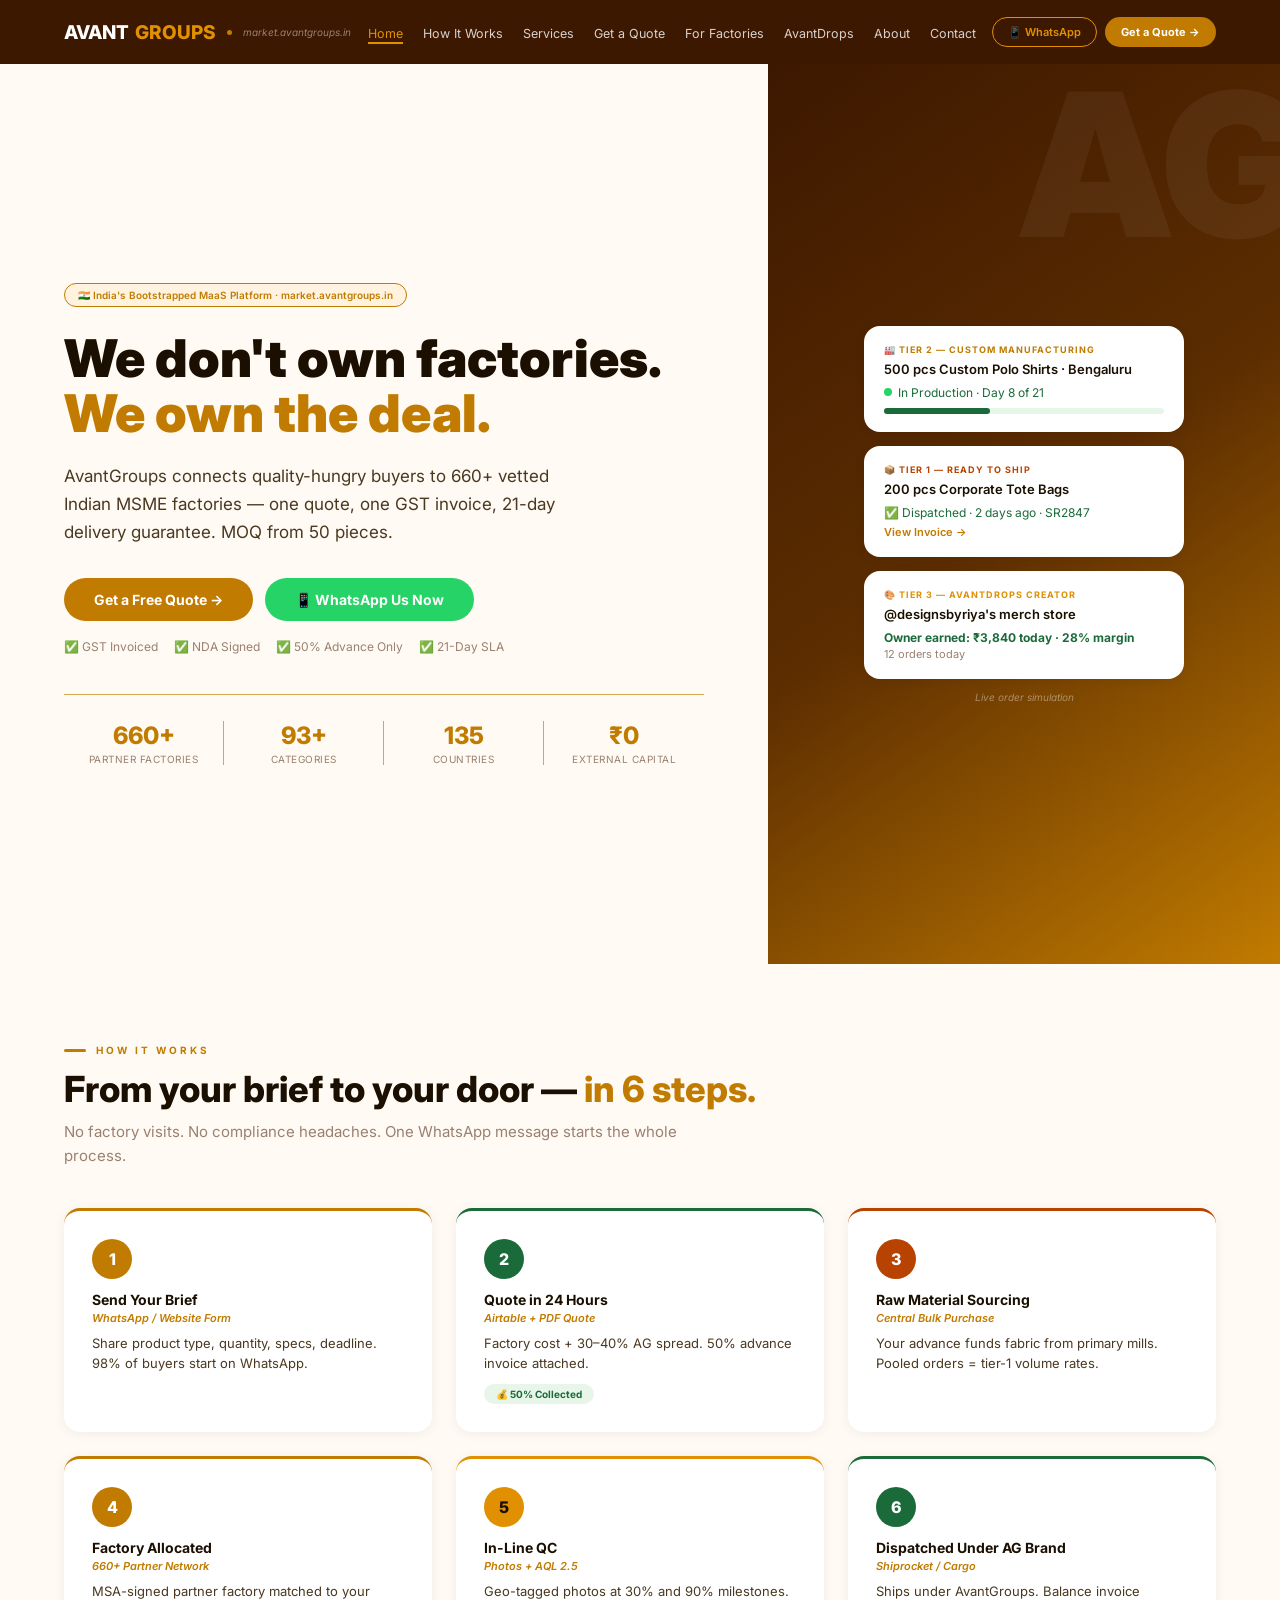
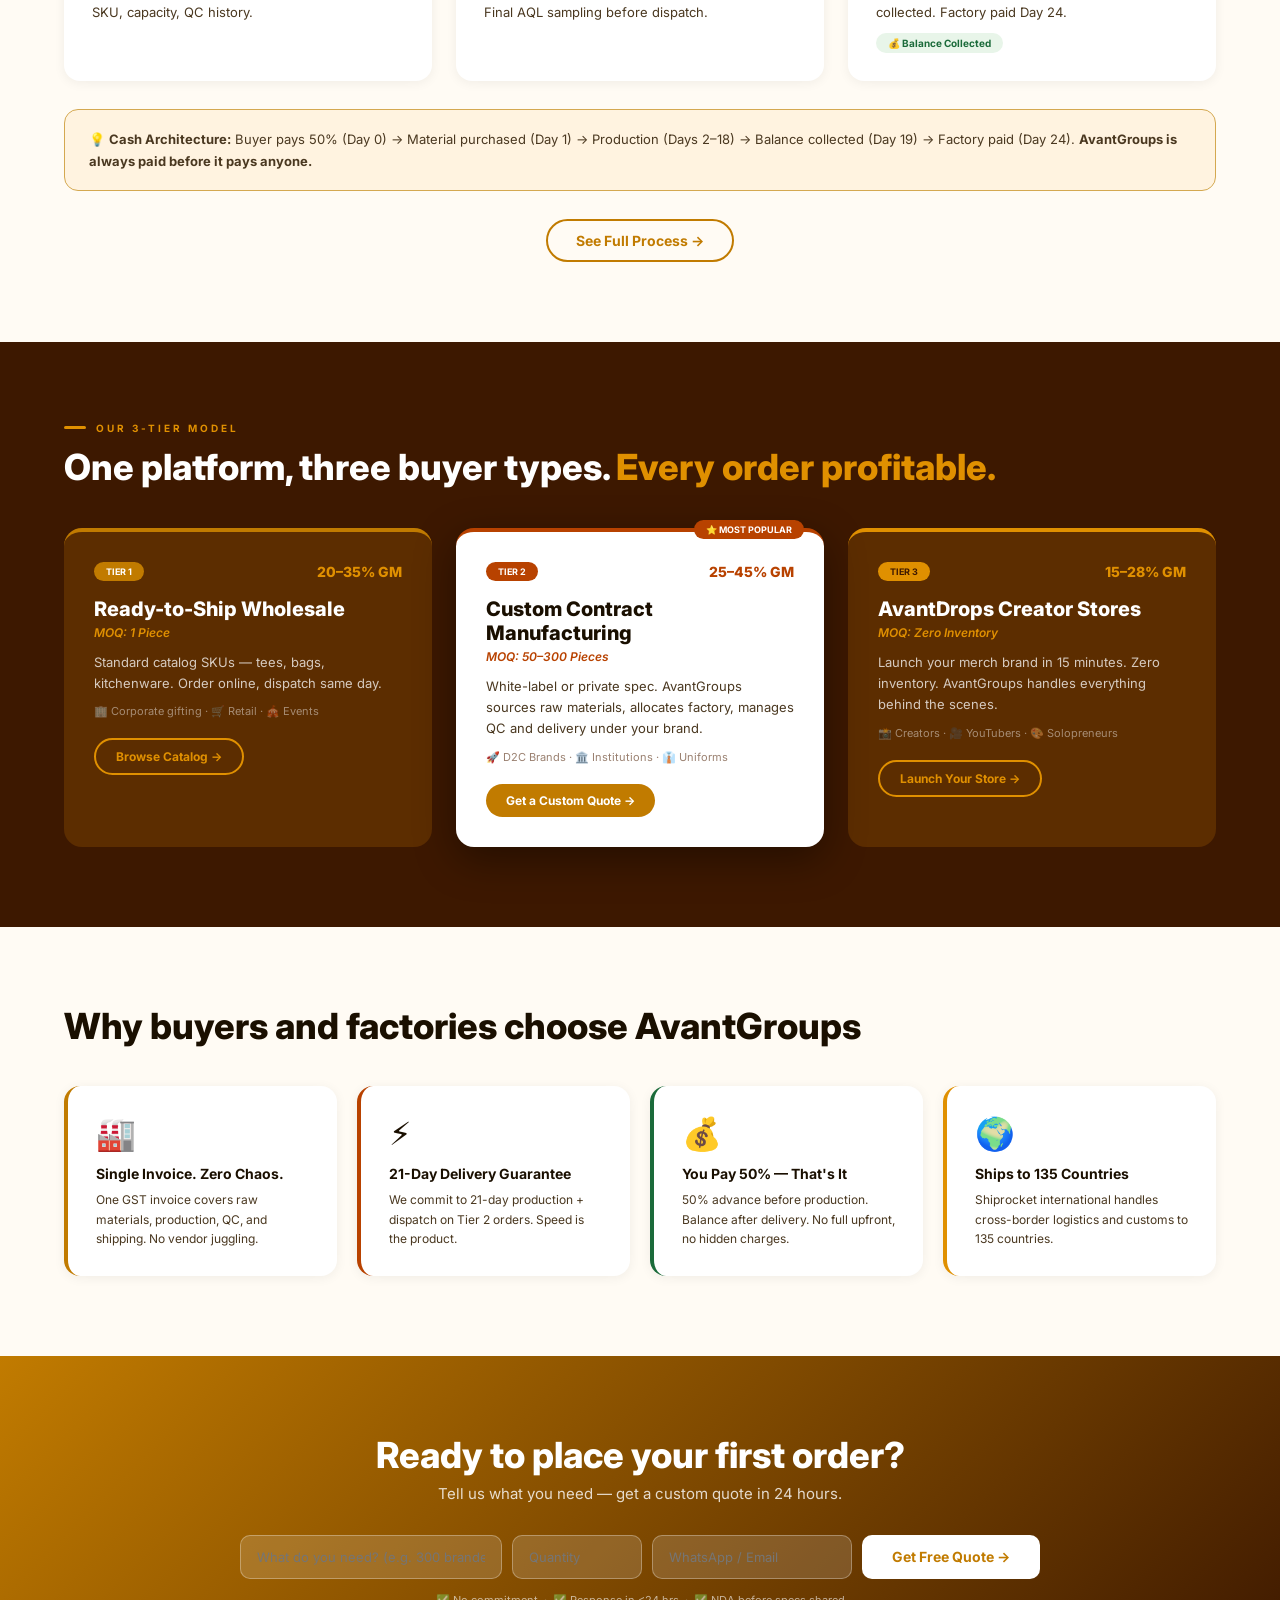
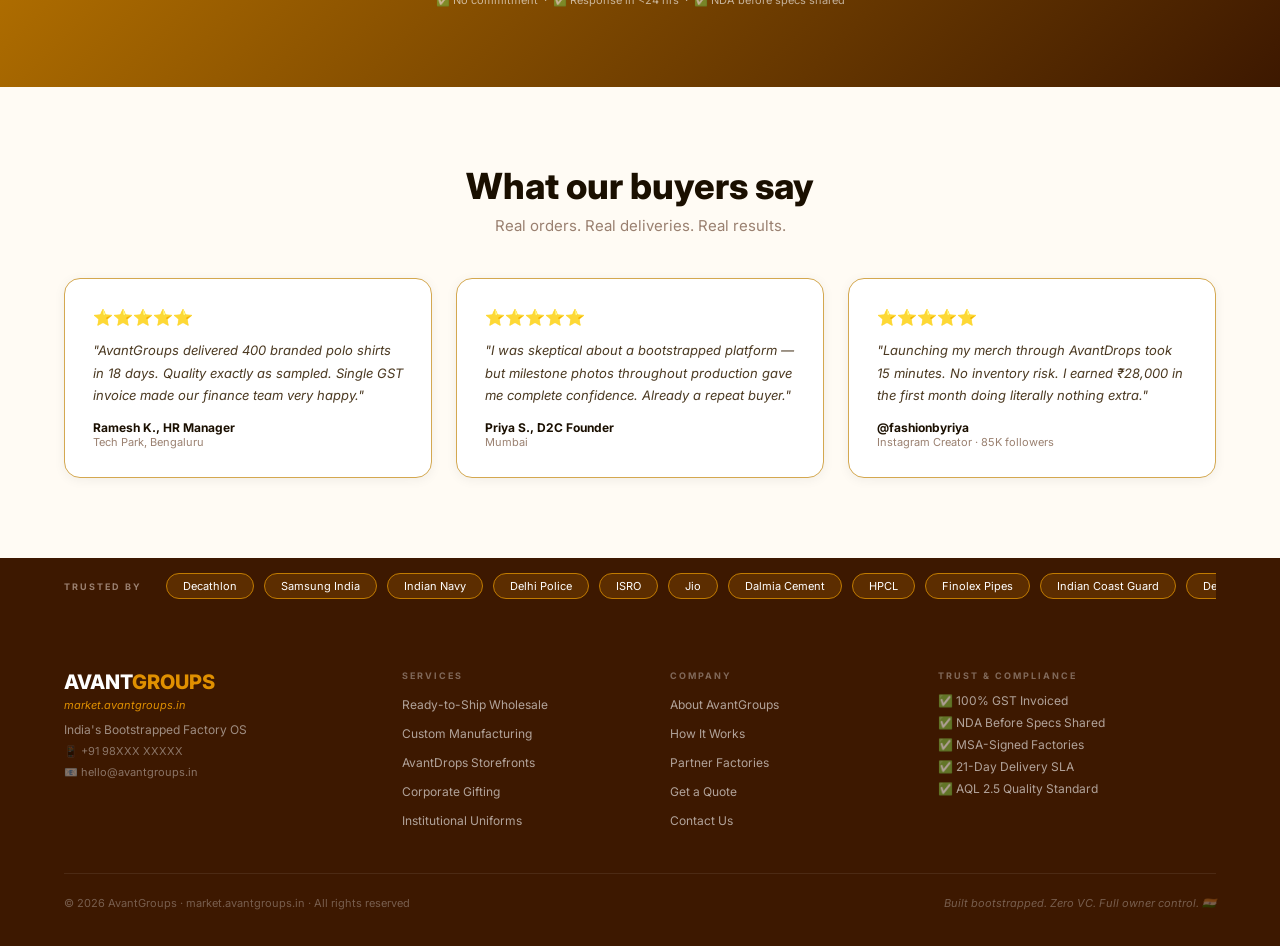
==== index.html @ 4b9afb07 "Add files via upload" ====
<!DOCTYPE html>
<html lang="en">
<head>
<meta charset="UTF-8"><meta name="viewport" content="width=device-width,initial-scale=1.0">
<title>Home — AvantGroups</title>
<link rel="preconnect" href="https://fonts.googleapis.com">
<link href="https://fonts.googleapis.com/css2?family=Inter:wght@400;500;600;700;800;900&display=swap" rel="stylesheet">
<style>
*{margin:0;padding:0;box-sizing:border-box;}
html{scroll-behavior:smooth;}
body{font-family:'Inter',system-ui,sans-serif;background:#FFFBF4;color:#1A0F00;}
:root{
  --am:#C17B00;--dk:#3D1800;--go:#E09000;--cr:#FFF3E0;
  --cv:#FFFBF4;--td:#1A0F00;--tb:#4A3820;--tm:#9A8070;
  --ac:#B84200;--gr:#1B6B3A;--wh:#fff;--ru:#D4A850;--md:#5C2D00;
}
/* ── NAV ── */
nav{position:sticky;top:0;z-index:999;background:var(--dk);
    height:64px;display:flex;align-items:center;justify-content:space-between;
    padding:0 5%;transition:box-shadow .3s;}
nav.sc{box-shadow:0 4px 24px rgba(0,0,0,.55);}
.nl{display:flex;align-items:center;gap:6px;text-decoration:none;}
.nl .av{font-size:19px;font-weight:800;color:#fff;}
.nl .gr2{font-size:19px;font-weight:800;color:var(--go);}
.nl .dot{width:5px;height:5px;background:var(--am);border-radius:50%;margin:0 5px;}
.nl .ur{font-size:10px;color:var(--tm);font-style:italic;}
.nli{display:flex;gap:20px;list-style:none;}
.nli a{color:rgba(255,255,255,.8);font-size:12.5px;text-decoration:none;transition:.2s;}
.nli a:hover,.nli a.act{color:var(--go);}
.nli a.act{border-bottom:2px solid var(--go);padding-bottom:1px;}
.na{display:flex;gap:8px;}
.bwa{border:1px solid var(--go);color:var(--go);background:transparent;border-radius:50px;
     padding:7px 15px;font-size:11px;font-weight:600;cursor:pointer;transition:.3s;font-family:inherit;}
.bwa:hover{background:var(--go);color:var(--dk);}
.bq{background:var(--am);color:#fff;border:none;border-radius:50px;
    padding:8px 16px;font-size:11px;font-weight:700;cursor:pointer;transition:.3s;font-family:inherit;}
.bq:hover{background:var(--go);}
.hm{display:none;font-size:22px;color:var(--go);cursor:pointer;background:none;border:none;}
.mm{display:none;position:fixed;top:64px;left:0;right:0;background:var(--dk);
    padding:20px 5%;flex-direction:column;gap:12px;z-index:998;
    border-top:1px solid rgba(255,255,255,.1);}
.mm a{color:rgba(255,255,255,.85);text-decoration:none;font-size:14px;
      padding:8px 0;border-bottom:1px solid rgba(255,255,255,.07);}
.mm.op{display:flex;}
/* ── SHARED LAYOUT ── */
.sec{padding:80px 5%;}
.ey{display:flex;align-items:center;gap:10px;margin-bottom:14px;}
.el{width:22px;height:3px;background:var(--am);border-radius:2px;}
.et{font-size:10px;font-weight:700;color:var(--am);letter-spacing:3px;text-transform:uppercase;}
.h2{font-size:36px;font-weight:800;line-height:1.1;}
.sub{font-size:15px;color:var(--tm);margin-top:10px;max-width:640px;line-height:1.6;}
/* ── CARDS ── */
.card{background:#fff;border-radius:16px;padding:28px;
      box-shadow:0 2px 12px rgba(0,0,0,.06);transition:transform .3s,box-shadow .3s;}
.card:hover{transform:translateY(-4px);box-shadow:0 8px 28px rgba(0,0,0,.11);}
/* ── BTNS ── */
.btn-am{background:var(--am);color:#fff;border:none;border-radius:50px;
        padding:13px 30px;font-size:14px;font-weight:700;cursor:pointer;transition:.3s;font-family:inherit;}
.btn-am:hover{background:var(--go);transform:translateY(-2px);}
.btn-wa2{background:#25D366;color:#fff;border:none;border-radius:50px;
         padding:13px 30px;font-size:14px;font-weight:700;cursor:pointer;transition:.3s;font-family:inherit;}
.btn-wa2:hover{opacity:.9;}
.btn-out{border:2px solid var(--am);color:var(--am);background:transparent;border-radius:50px;
         padding:11px 28px;font-size:14px;font-weight:700;cursor:pointer;transition:.3s;font-family:inherit;}
.btn-out:hover{background:var(--am);color:#fff;}
/* ── TRUST BAR ── */
.tbar{background:var(--dk);padding:15px 5%;display:flex;align-items:center;gap:24px;overflow:hidden;}
.tlbl{font-size:9px;font-weight:700;letter-spacing:2px;color:var(--tm);flex-shrink:0;white-space:nowrap;}
.mwrap{overflow:hidden;flex:1;}
.minn{display:flex;gap:10px;animation:mq 22s linear infinite;width:max-content;}
.mwrap:hover .minn{animation-play-state:paused;}
@keyframes mq{from{transform:translateX(0)}to{transform:translateX(-50%)}}
.cpill{background:var(--md);border:1px solid var(--am);color:#fff;
       border-radius:50px;padding:5px 16px;font-size:11px;white-space:nowrap;}
/* ── FOOTER ── */
footer{background:var(--dk);padding:56px 5% 36px;}
.fg{display:grid;grid-template-columns:1.3fr 1fr 1fr 1.2fr;gap:36px;}
.fb2{font-size:20px;font-weight:800;}
.fb2 .av{color:#fff;}.fb2 .gr2{color:var(--go);}
.furl{color:var(--go);font-style:italic;font-size:11px;margin-top:4px;}
.ftag{color:rgba(255,255,255,.5);font-size:12px;margin-top:10px;}
.fc2{color:rgba(255,255,255,.4);font-size:11px;margin-top:7px;}
.fh{font-size:9px;font-weight:700;letter-spacing:2px;color:rgba(255,255,255,.35);
    text-transform:uppercase;margin-bottom:12px;}
.flinks{list-style:none;display:flex;flex-direction:column;gap:9px;}
.flinks a{color:rgba(255,255,255,.6);font-size:12px;text-decoration:none;transition:.2s;}
.flinks a:hover{color:var(--go);}
.fti{color:rgba(255,255,255,.6);font-size:12px;margin-bottom:7px;}
.fbot{border-top:1px solid rgba(255,255,255,.08);margin-top:44px;padding-top:22px;
      display:flex;justify-content:space-between;flex-wrap:wrap;gap:6px;}
.fcop{color:rgba(255,255,255,.3);font-size:11px;}
/* ── PAGE HERO BANDS ── */
.hero-band{background:linear-gradient(135deg,var(--dk),var(--md));
           padding:80px 5%;color:#fff;position:relative;overflow:hidden;}
.hero-band::after{content:'AG';position:absolute;font-size:280px;font-weight:900;
                  color:rgba(255,255,255,.04);right:-40px;top:-30px;pointer-events:none;
                  line-height:1;user-select:none;}
/* ── GRID HELPERS ── */
.g2{display:grid;grid-template-columns:1fr 1fr;gap:24px;}
.g3{display:grid;grid-template-columns:repeat(3,1fr);gap:24px;}
.g4{display:grid;grid-template-columns:repeat(4,1fr);gap:20px;}
.g6{display:grid;grid-template-columns:repeat(3,1fr);gap:24px;}
/* ── TAG ── */
.tag-g{display:inline-block;background:#E8F5E9;color:var(--gr);border-radius:50px;
       padding:4px 12px;font-size:10px;font-weight:700;margin-top:10px;}
.tag-am{display:inline-block;background:var(--cr);color:var(--am);border-radius:50px;
        padding:4px 12px;font-size:10px;font-weight:700;}
.badge{display:inline-flex;align-items:center;border:1px solid var(--am);color:var(--am);
       background:var(--cr);border-radius:50px;padding:5px 13px;font-size:10px;
       font-weight:600;margin-bottom:24px;width:fit-content;}
/* ── STEP CIRCLES ── */
.snum{width:40px;height:40px;border-radius:50%;display:flex;align-items:center;
      justify-content:center;font-size:16px;font-weight:800;color:#fff;flex-shrink:0;}
/* ── SCROLL REVEAL ── */
.rev{opacity:0;transform:translateY(22px);transition:all .5s ease;}
.rev.in{opacity:1;transform:translateY(0);}
/* ── FORM ── */
.form-group{display:flex;flex-direction:column;gap:6px;margin-bottom:18px;}
.form-group label{font-size:12px;font-weight:700;color:var(--tb);letter-spacing:.3px;}
.form-group input,.form-group select,.form-group textarea{
  background:#fff;border:1.5px solid #E0D0C0;border-radius:10px;
  padding:12px 16px;font-size:14px;font-family:inherit;color:var(--td);
  outline:none;transition:.3s;width:100%;}
.form-group input:focus,.form-group select:focus,.form-group textarea:focus{
  border-color:var(--am);box-shadow:0 0 0 3px rgba(193,123,0,.12);}
/* ── RESPONSIVE ── */
@media(max-width:900px){
  .g4{grid-template-columns:1fr 1fr;}
  .g3{grid-template-columns:1fr 1fr;}
}
@media(max-width:640px){
  nav{padding:0 4%;}.nli,.na{display:none;}.hm{display:block;}
  .sec{padding:52px 4%;}.h2{font-size:26px;}
  .g2,.g3,.g4,.g6{grid-template-columns:1fr;}
  footer{padding:40px 4% 28px;}.fg{grid-template-columns:1fr 1fr;gap:24px;}
  .tbar{padding:13px 4%;}
  .hero-band{padding:60px 4%;}
}
</style>
</head>
<body>
<nav>
  <a class="nl" href="index.html">
    <span class="av">AVANT</span><span class="gr2">GROUPS</span>
    <span class="dot"></span><span class="ur">market.avantgroups.in</span>
  </a>
  <ul class="nli"><li><a href="index.html" class="act">Home</a></li><li><a href="how-it-works.html">How It Works</a></li><li><a href="services.html">Services</a></li><li><a href="get-quote.html">Get a Quote</a></li><li><a href="factories.html">For Factories</a></li><li><a href="avantdrops.html">AvantDrops</a></li><li><a href="about.html">About</a></li><li><a href="contact.html">Contact</a></li></ul>
  <div class="na">
    <button class="bwa" onclick="window.open('https://wa.me/919800000000','_blank')">📱 WhatsApp</button>
    <button class="bq" onclick="location.href='get-quote.html'">Get a Quote →</button>
  </div>
  <button class="hm" onclick="tm()">☰</button>
</nav>
<div class="mm" id="mob">
  <a href="index.html">Home</a><a href="how-it-works.html">How It Works</a>
  <a href="services.html">Services</a><a href="get-quote.html">Get a Quote</a>
  <a href="factories.html">For Factories</a><a href="avantdrops.html">AvantDrops</a>
  <a href="about.html">About</a><a href="contact.html">Contact</a>
</div>

<!-- HERO SPLIT -->
<div style="display:flex;min-height:100vh;">
  <div style="flex:0 0 60%;background:var(--cv);padding:80px 5% 60px;display:flex;flex-direction:column;justify-content:center;">
    <div class="badge">🇮🇳 India's Bootstrapped MaaS Platform · market.avantgroups.in</div>
    <h1 style="font-size:52px;font-weight:900;line-height:1.07;">
      <span style="color:var(--td);">We don't own factories.</span><br>
      <span style="color:var(--am);">We own the deal.</span>
    </h1>
    <p style="font-size:17px;color:var(--tb);max-width:500px;line-height:1.65;margin-top:20px;">
      AvantGroups connects quality-hungry buyers to 660+ vetted Indian MSME factories — one quote, one GST invoice, 21-day delivery guarantee. MOQ from 50 pieces.
    </p>
    <div style="display:flex;gap:12px;flex-wrap:wrap;margin-top:32px;">
      <button class="btn-am" onclick="location.href='get-quote.html'">Get a Free Quote →</button>
      <button class="btn-wa2" onclick="window.open('https://wa.me/919800000000','_blank')">📱 WhatsApp Us Now</button>
    </div>
    <div style="display:flex;flex-wrap:wrap;gap:16px;margin-top:18px;font-size:12px;color:var(--tm);">
      <span>✅ GST Invoiced</span><span>✅ NDA Signed</span>
      <span>✅ 50% Advance Only</span><span>✅ 21-Day SLA</span>
    </div>
    <div style="display:grid;grid-template-columns:repeat(4,1fr);margin-top:40px;border-top:1px solid var(--ru);padding-top:26px;">
      <div style="text-align:center;padding:0 10px;border-right:1px solid var(--ru);">
        <div style="font-size:24px;font-weight:800;color:var(--am);">660+</div>
        <div style="font-size:10px;color:var(--tm);text-transform:uppercase;letter-spacing:.5px;margin-top:3px;">Partner Factories</div>
      </div>
      <div style="text-align:center;padding:0 10px;border-right:1px solid var(--ru);">
        <div style="font-size:24px;font-weight:800;color:var(--am);">93+</div>
        <div style="font-size:10px;color:var(--tm);text-transform:uppercase;letter-spacing:.5px;margin-top:3px;">Categories</div>
      </div>
      <div style="text-align:center;padding:0 10px;border-right:1px solid var(--ru);">
        <div style="font-size:24px;font-weight:800;color:var(--am);">135</div>
        <div style="font-size:10px;color:var(--tm);text-transform:uppercase;letter-spacing:.5px;margin-top:3px;">Countries</div>
      </div>
      <div style="text-align:center;padding:0 10px;">
        <div style="font-size:24px;font-weight:800;color:var(--am);">₹0</div>
        <div style="font-size:10px;color:var(--tm);text-transform:uppercase;letter-spacing:.5px;margin-top:3px;">External Capital</div>
      </div>
    </div>
  </div>
  <div style="flex:0 0 40%;background:linear-gradient(145deg,#3D1800,#5C2D00 50%,#C17B00);padding:60px 3%;display:flex;flex-direction:column;justify-content:center;align-items:center;position:relative;overflow:hidden;">
    <div style="position:absolute;font-size:200px;font-weight:900;color:rgba(255,255,255,.05);top:0;right:-30px;pointer-events:none;user-select:none;line-height:1;">AG</div>
    <div style="display:flex;flex-direction:column;gap:14px;width:100%;max-width:320px;position:relative;z-index:1;">
      <div class="card" style="padding:18px 20px;">
        <div style="font-size:9px;font-weight:700;color:#C17B00;text-transform:uppercase;letter-spacing:1px;">🏭 TIER 2 — Custom Manufacturing</div>
        <div style="font-size:13px;font-weight:600;color:var(--td);margin-top:6px;">500 pcs Custom Polo Shirts · Bengaluru</div>
        <div style="display:flex;align-items:center;gap:6px;margin-top:8px;">
          <div style="width:8px;height:8px;background:#25D366;border-radius:50%;animation:pulse 2s infinite;flex-shrink:0;"></div>
          <span style="font-size:12px;color:var(--gr);">In Production · Day 8 of 21</span>
        </div>
        <div style="background:#E8F5E9;height:6px;border-radius:3px;margin-top:8px;">
          <div id="prog" style="background:var(--gr);height:100%;border-radius:3px;width:38%;transition:width 1s;"></div>
        </div>
      </div>
      <div class="card" style="padding:18px 20px;">
        <div style="font-size:9px;font-weight:700;color:#B84200;text-transform:uppercase;letter-spacing:1px;">📦 TIER 1 — Ready to Ship</div>
        <div style="font-size:13px;font-weight:600;color:var(--td);margin-top:6px;">200 pcs Corporate Tote Bags</div>
        <div style="font-size:12px;color:var(--gr);margin-top:8px;">✅ Dispatched · 2 days ago · SR2847</div>
        <div style="font-size:11px;color:var(--am);margin-top:5px;cursor:pointer;font-weight:600;">View Invoice →</div>
      </div>
      <div class="card" style="padding:18px 20px;">
        <div style="font-size:9px;font-weight:700;color:#E09000;text-transform:uppercase;letter-spacing:1px;">🎨 TIER 3 — AvantDrops Creator</div>
        <div style="font-size:13px;font-weight:600;color:var(--td);margin-top:6px;">@designsbyriya's merch store</div>
        <div id="earn" style="font-size:12px;font-weight:700;color:var(--gr);margin-top:8px;">Owner earned: ₹3,840 today · 28% margin</div>
        <div id="ords" style="font-size:11px;color:var(--tm);margin-top:2px;">12 orders today</div>
      </div>
    </div>
    <div style="color:rgba(255,255,255,.4);font-size:10px;font-style:italic;margin-top:12px;">Live order simulation</div>
  </div>
</div>

<!-- 6-STEP PREVIEW -->
<section class="sec" style="background:var(--cv);" id="how">
  <div class="ey"><div class="el"></div><span class="et">How It Works</span></div>
  <h2 class="h2">From your brief to your door — <span style="color:var(--am);">in 6 steps.</span></h2>
  <p class="sub">No factory visits. No compliance headaches. One WhatsApp message starts the whole process.</p>
  <div class="g3" style="margin-top:40px;">
    <div class="card rev" style="border-top:3px solid #C17B00;"><div class="snum" style="background:#C17B00;margin-bottom:12px;">1</div><div style="font-size:14px;font-weight:700;">Send Your Brief</div><div style="font-size:11px;color:var(--am);font-style:italic;font-weight:600;margin-top:3px;">WhatsApp / Website Form</div><div style="font-size:13px;color:var(--tb);margin-top:8px;line-height:1.6;">Share product type, quantity, specs, deadline. 98% of buyers start on WhatsApp.</div></div>
    <div class="card rev" style="border-top:3px solid #1B6B3A;"><div class="snum" style="background:#1B6B3A;margin-bottom:12px;">2</div><div style="font-size:14px;font-weight:700;">Quote in 24 Hours</div><div style="font-size:11px;color:var(--am);font-style:italic;font-weight:600;margin-top:3px;">Airtable + PDF Quote</div><div style="font-size:13px;color:var(--tb);margin-top:8px;line-height:1.6;">Factory cost + 30–40% AG spread. 50% advance invoice attached.</div><span class="tag-g">💰 50% Collected</span></div>
    <div class="card rev" style="border-top:3px solid #B84200;"><div class="snum" style="background:#B84200;margin-bottom:12px;">3</div><div style="font-size:14px;font-weight:700;">Raw Material Sourcing</div><div style="font-size:11px;color:var(--am);font-style:italic;font-weight:600;margin-top:3px;">Central Bulk Purchase</div><div style="font-size:13px;color:var(--tb);margin-top:8px;line-height:1.6;">Your advance funds fabric from primary mills. Pooled orders = tier-1 volume rates.</div></div>
    <div class="card rev" style="border-top:3px solid #C17B00;"><div class="snum" style="background:#C17B00;margin-bottom:12px;">4</div><div style="font-size:14px;font-weight:700;">Factory Allocated</div><div style="font-size:11px;color:var(--am);font-style:italic;font-weight:600;margin-top:3px;">660+ Partner Network</div><div style="font-size:13px;color:var(--tb);margin-top:8px;line-height:1.6;">MSA-signed partner factory matched to your SKU, capacity, QC history.</div></div>
    <div class="card rev" style="border-top:3px solid #E09000;"><div class="snum" style="background:#E09000;color:#1A0F00;margin-bottom:12px;">5</div><div style="font-size:14px;font-weight:700;">In-Line QC</div><div style="font-size:11px;color:var(--am);font-style:italic;font-weight:600;margin-top:3px;">Photos + AQL 2.5</div><div style="font-size:13px;color:var(--tb);margin-top:8px;line-height:1.6;">Geo-tagged photos at 30% and 90% milestones. Final AQL sampling before dispatch.</div></div>
    <div class="card rev" style="border-top:3px solid #1B6B3A;"><div class="snum" style="background:#1B6B3A;margin-bottom:12px;">6</div><div style="font-size:14px;font-weight:700;">Dispatched Under AG Brand</div><div style="font-size:11px;color:var(--am);font-style:italic;font-weight:600;margin-top:3px;">Shiprocket / Cargo</div><div style="font-size:13px;color:var(--tb);margin-top:8px;line-height:1.6;">Ships under AvantGroups. Balance invoice collected. Factory paid Day 24.</div><span class="tag-g">💰 Balance Collected</span></div>
  </div>
  <div style="background:var(--cr);border:1px solid var(--ru);border-radius:14px;padding:18px 24px;margin-top:28px;font-size:13px;color:var(--tb);line-height:1.7;">
    💡 <strong>Cash Architecture:</strong> Buyer pays 50% (Day 0) → Material purchased (Day 1) → Production (Days 2–18) → Balance collected (Day 19) → Factory paid (Day 24). <strong>AvantGroups is always paid before it pays anyone.</strong>
  </div>
  <div style="text-align:center;margin-top:28px;">
    <button class="btn-out" onclick="location.href='how-it-works.html'">See Full Process →</button>
  </div>
</section>

<!-- 3-TIER MODEL -->
<section class="sec" style="background:var(--dk);">
  <div class="ey"><div class="el" style="background:var(--go);"></div><span class="et" style="color:var(--go);">Our 3-Tier Model</span></div>
  <h2 class="h2" style="color:#fff;">One platform, three buyer types. <span style="color:var(--go);">Every order profitable.</span></h2>
  <div class="g3" style="margin-top:40px;">
    <div style="background:var(--md);border-radius:18px;padding:30px;border-top:4px solid var(--am);transition:transform .3s;cursor:pointer;" onmouseover="this.style.transform='translateY(-6px)'" onmouseout="this.style.transform=''">
      <div style="display:flex;justify-content:space-between;align-items:center;">
        <span style="background:var(--am);color:#fff;border-radius:50px;font-size:9px;font-weight:700;padding:4px 12px;">TIER 1</span>
        <span style="font-size:14px;font-weight:800;color:var(--go);">20–35% GM</span>
      </div>
      <div style="font-size:20px;font-weight:800;color:#fff;margin-top:16px;">Ready-to-Ship Wholesale</div>
      <div style="font-size:12px;color:var(--go);font-style:italic;font-weight:600;margin-top:4px;">MOQ: 1 Piece</div>
      <div style="font-size:13px;color:rgba(255,255,255,.75);line-height:1.65;margin-top:12px;">Standard catalog SKUs — tees, bags, kitchenware. Order online, dispatch same day.</div>
      <div style="font-size:11px;color:rgba(255,255,255,.45);margin-top:10px;">🏢 Corporate gifting · 🛒 Retail · 🎪 Events</div>
      <button class="btn-out" style="margin-top:20px;border-color:var(--go);color:var(--go);font-size:12px;padding:9px 20px;" onclick="location.href='services.html'">Browse Catalog →</button>
    </div>
    <div style="background:#fff;border-radius:18px;padding:30px;border-top:4px solid var(--ac);box-shadow:0 12px 40px rgba(0,0,0,.4);position:relative;transition:transform .3s;cursor:pointer;" onmouseover="this.style.transform='translateY(-6px)'" onmouseout="this.style.transform=''">
      <div style="position:absolute;top:-12px;right:20px;background:var(--ac);color:#fff;border-radius:50px;font-size:9px;font-weight:700;padding:4px 12px;">⭐ MOST POPULAR</div>
      <div style="display:flex;justify-content:space-between;align-items:center;">
        <span style="background:var(--ac);color:#fff;border-radius:50px;font-size:9px;font-weight:700;padding:4px 12px;">TIER 2</span>
        <span style="font-size:14px;font-weight:800;color:var(--ac);">25–45% GM</span>
      </div>
      <div style="font-size:20px;font-weight:800;color:var(--td);margin-top:16px;">Custom Contract Manufacturing</div>
      <div style="font-size:12px;color:var(--ac);font-style:italic;font-weight:600;margin-top:4px;">MOQ: 50–300 Pieces</div>
      <div style="font-size:13px;color:var(--tb);line-height:1.65;margin-top:12px;">White-label or private spec. AvantGroups sources raw materials, allocates factory, manages QC and delivery under your brand.</div>
      <div style="font-size:11px;color:var(--tm);margin-top:10px;">🚀 D2C Brands · 🏛️ Institutions · 👔 Uniforms</div>
      <button class="btn-am" style="margin-top:20px;font-size:12px;padding:9px 20px;" onclick="location.href='get-quote.html'">Get a Custom Quote →</button>
    </div>
    <div style="background:var(--md);border-radius:18px;padding:30px;border-top:4px solid var(--go);transition:transform .3s;cursor:pointer;" onmouseover="this.style.transform='translateY(-6px)'" onmouseout="this.style.transform=''">
      <div style="display:flex;justify-content:space-between;align-items:center;">
        <span style="background:var(--go);color:var(--dk);border-radius:50px;font-size:9px;font-weight:700;padding:4px 12px;">TIER 3</span>
        <span style="font-size:14px;font-weight:800;color:var(--go);">15–28% GM</span>
      </div>
      <div style="font-size:20px;font-weight:800;color:#fff;margin-top:16px;">AvantDrops Creator Stores</div>
      <div style="font-size:12px;color:var(--go);font-style:italic;font-weight:600;margin-top:4px;">MOQ: Zero Inventory</div>
      <div style="font-size:13px;color:rgba(255,255,255,.75);line-height:1.65;margin-top:12px;">Launch your merch brand in 15 minutes. Zero inventory. AvantGroups handles everything behind the scenes.</div>
      <div style="font-size:11px;color:rgba(255,255,255,.45);margin-top:10px;">📸 Creators · 🎥 YouTubers · 🎨 Solopreneurs</div>
      <button class="btn-out" style="margin-top:20px;border-color:var(--go);color:var(--go);font-size:12px;padding:9px 20px;" onclick="location.href='avantdrops.html'">Launch Your Store →</button>
    </div>
  </div>
</section>

<!-- WHY -->
<section class="sec" style="background:var(--cv);">
  <h2 class="h2">Why buyers and factories choose AvantGroups</h2>
  <div class="g4" style="margin-top:40px;">
    <div class="card rev" style="border-left:4px solid var(--am);"><div style="font-size:32px;">🏭</div><div style="font-size:14px;font-weight:700;margin-top:12px;">Single Invoice. Zero Chaos.</div><div style="font-size:12px;color:var(--tb);margin-top:8px;line-height:1.6;">One GST invoice covers raw materials, production, QC, and shipping. No vendor juggling.</div></div>
    <div class="card rev" style="border-left:4px solid var(--ac);"><div style="font-size:32px;">⚡</div><div style="font-size:14px;font-weight:700;margin-top:12px;">21-Day Delivery Guarantee</div><div style="font-size:12px;color:var(--tb);margin-top:8px;line-height:1.6;">We commit to 21-day production + dispatch on Tier 2 orders. Speed is the product.</div></div>
    <div class="card rev" style="border-left:4px solid var(--gr);"><div style="font-size:32px;">💰</div><div style="font-size:14px;font-weight:700;margin-top:12px;">You Pay 50% — That's It</div><div style="font-size:12px;color:var(--tb);margin-top:8px;line-height:1.6;">50% advance before production. Balance after delivery. No full upfront, no hidden charges.</div></div>
    <div class="card rev" style="border-left:4px solid var(--go);"><div style="font-size:32px;">🌍</div><div style="font-size:14px;font-weight:700;margin-top:12px;">Ships to 135 Countries</div><div style="font-size:12px;color:var(--tb);margin-top:8px;line-height:1.6;">Shiprocket international handles cross-border logistics and customs to 135 countries.</div></div>
  </div>
</section>

<!-- RFQ STRIP -->
<section class="sec" style="background:linear-gradient(135deg,#C17B00,#3D1800);text-align:center;">
  <h2 class="h2" style="color:#fff;">Ready to place your first order?</h2>
  <p style="color:rgba(255,255,255,.8);font-size:15px;margin-top:8px;">Tell us what you need — get a custom quote in 24 hours.</p>
  <div style="display:flex;gap:10px;flex-wrap:wrap;justify-content:center;max-width:800px;margin:32px auto 0;">
    <input style="flex:1;min-width:200px;background:rgba(255,255,255,.15);border:1px solid rgba(255,255,255,.3);color:#fff;border-radius:10px;padding:13px 16px;font-size:13px;font-family:inherit;outline:none;" placeholder="What do you need? (e.g. 300 branded tees)">
    <input style="width:130px;background:rgba(255,255,255,.15);border:1px solid rgba(255,255,255,.3);color:#fff;border-radius:10px;padding:13px 16px;font-size:13px;font-family:inherit;outline:none;" placeholder="Quantity">
    <input style="width:200px;background:rgba(255,255,255,.15);border:1px solid rgba(255,255,255,.3);color:#fff;border-radius:10px;padding:13px 16px;font-size:13px;font-family:inherit;outline:none;" placeholder="WhatsApp / Email">
    <button class="btn-am" style="background:#fff;color:var(--am);border-radius:10px;" onclick="location.href='get-quote.html'">Get Free Quote →</button>
  </div>
  <div style="color:rgba(255,255,255,.6);font-size:11px;margin-top:14px;">✅ No commitment &nbsp;·&nbsp; ✅ Response in &lt;24 hrs &nbsp;·&nbsp; ✅ NDA before specs shared</div>
</section>

<!-- TESTIMONIALS -->
<section class="sec" style="background:var(--cv);">
  <h2 class="h2" style="text-align:center;">What our buyers say</h2>
  <p class="sub" style="text-align:center;margin:8px auto 0;">Real orders. Real deliveries. Real results.</p>
  <div class="g3" style="margin-top:40px;">
    <div class="card rev" style="border:1px solid var(--ru);">
      <div style="color:var(--go);font-size:16px;">⭐⭐⭐⭐⭐</div>
      <div style="font-size:13px;color:var(--tb);font-style:italic;line-height:1.72;margin-top:12px;">"AvantGroups delivered 400 branded polo shirts in 18 days. Quality exactly as sampled. Single GST invoice made our finance team very happy."</div>
      <div style="font-size:12px;font-weight:700;color:var(--td);margin-top:14px;">Ramesh K., HR Manager</div>
      <div style="font-size:11px;color:var(--tm);">Tech Park, Bengaluru</div>
    </div>
    <div class="card rev" style="border:1px solid var(--ru);">
      <div style="color:var(--go);font-size:16px;">⭐⭐⭐⭐⭐</div>
      <div style="font-size:13px;color:var(--tb);font-style:italic;line-height:1.72;margin-top:12px;">"I was skeptical about a bootstrapped platform — but milestone photos throughout production gave me complete confidence. Already a repeat buyer."</div>
      <div style="font-size:12px;font-weight:700;color:var(--td);margin-top:14px;">Priya S., D2C Founder</div>
      <div style="font-size:11px;color:var(--tm);">Mumbai</div>
    </div>
    <div class="card rev" style="border:1px solid var(--ru);">
      <div style="color:var(--go);font-size:16px;">⭐⭐⭐⭐⭐</div>
      <div style="font-size:13px;color:var(--tb);font-style:italic;line-height:1.72;margin-top:12px;">"Launching my merch through AvantDrops took 15 minutes. No inventory risk. I earned ₹28,000 in the first month doing literally nothing extra."</div>
      <div style="font-size:12px;font-weight:700;color:var(--td);margin-top:14px;">@fashionbyriya</div>
      <div style="font-size:11px;color:var(--tm);">Instagram Creator · 85K followers</div>
    </div>
  </div>
</section>
<style>@keyframes pulse{0%,100%{opacity:1;transform:scale(1)}50%{opacity:.5;transform:scale(1.6)}}</style>

<div class="tbar">
  <span class="tlbl">TRUSTED BY</span>
  <div class="mwrap"><div class="minn"><span class="cpill">Decathlon</span><span class="cpill">Samsung India</span><span class="cpill">Indian Navy</span><span class="cpill">Delhi Police</span><span class="cpill">ISRO</span><span class="cpill">Jio</span><span class="cpill">Dalmia Cement</span><span class="cpill">HPCL</span><span class="cpill">Finolex Pipes</span><span class="cpill">Indian Coast Guard</span><span class="cpill">Decathlon</span><span class="cpill">Samsung India</span><span class="cpill">Indian Navy</span><span class="cpill">Delhi Police</span><span class="cpill">ISRO</span><span class="cpill">Jio</span><span class="cpill">Dalmia Cement</span><span class="cpill">HPCL</span><span class="cpill">Finolex Pipes</span><span class="cpill">Indian Coast Guard</span></div></div>
</div>
<footer>
<div class="fg">
  <div>
    <div class="fb2"><span class="av">AVANT</span><span class="gr2">GROUPS</span></div>
    <div class="furl">market.avantgroups.in</div>
    <div class="ftag">India's Bootstrapped Factory OS</div>
    <div class="fc2">📱 +91 98XXX XXXXX</div>
    <div class="fc2">📧 hello@avantgroups.in</div>
  </div>
  <div>
    <div class="fh">Services</div>
    <ul class="flinks">
      <li><a href="services.html">Ready-to-Ship Wholesale</a></li>
      <li><a href="services.html">Custom Manufacturing</a></li>
      <li><a href="avantdrops.html">AvantDrops Storefronts</a></li>
      <li><a href="services.html">Corporate Gifting</a></li>
      <li><a href="services.html">Institutional Uniforms</a></li>
    </ul>
  </div>
  <div>
    <div class="fh">Company</div>
    <ul class="flinks">
      <li><a href="about.html">About AvantGroups</a></li>
      <li><a href="how-it-works.html">How It Works</a></li>
      <li><a href="factories.html">Partner Factories</a></li>
      <li><a href="get-quote.html">Get a Quote</a></li>
      <li><a href="contact.html">Contact Us</a></li>
    </ul>
  </div>
  <div>
    <div class="fh">Trust &amp; Compliance</div>
    <div class="fti">✅ 100% GST Invoiced</div>
    <div class="fti">✅ NDA Before Specs Shared</div>
    <div class="fti">✅ MSA-Signed Factories</div>
    <div class="fti">✅ 21-Day Delivery SLA</div>
    <div class="fti">✅ AQL 2.5 Quality Standard</div>
  </div>
</div>
<div class="fbot">
  <div class="fcop">© 2026 AvantGroups · market.avantgroups.in · All rights reserved</div>
  <div class="fcop" style="font-style:italic;">Built bootstrapped. Zero VC. Full owner control. 🇮🇳</div>
</div>
</footer>

<script>
window.addEventListener('scroll',()=>{
  document.querySelector('nav').classList.toggle('sc',scrollY>10);
});
function tm(){document.getElementById('mob').classList.toggle('op');}
</script>

<script>
const revEls=document.querySelectorAll('.rev');
const ro=new IntersectionObserver(es=>{es.forEach((e,i)=>{
  if(e.isIntersecting){setTimeout(()=>e.target.classList.add('in'),i*90);ro.unobserve(e.target);}});},{threshold:.08});
revEls.forEach(el=>ro.observe(el));

let pg=38,er=3840,od=12;
setInterval(()=>{
  pg=Math.min(pg+Math.floor(Math.random()*3)+1,95);
  document.getElementById('prog').style.width=pg+'%';
  er+=Math.floor(Math.random()*250)+150;
  document.getElementById('earn').textContent='Owner earned: ₹'+er.toLocaleString('en-IN')+' today · 28% margin';
  od++;document.getElementById('ords').textContent=od+' orders today';
},4000);

</script>
</body>
</html>
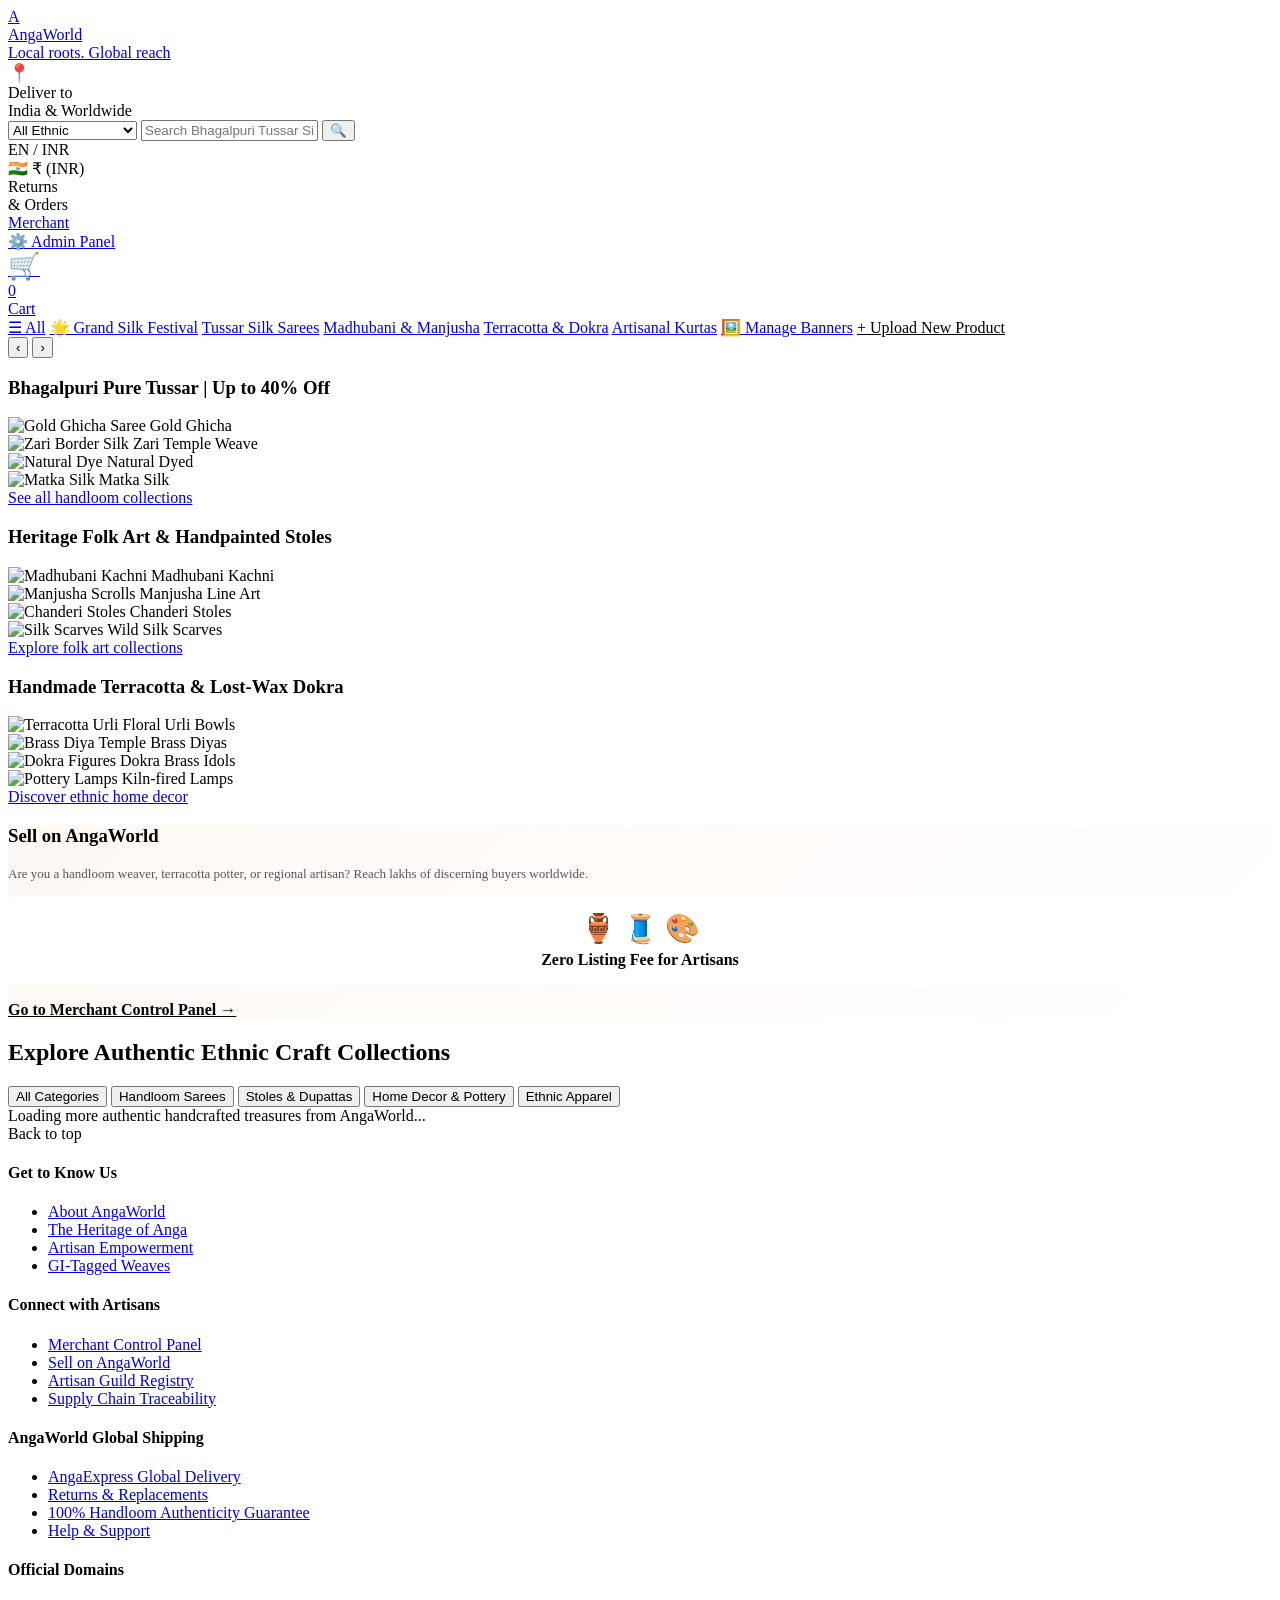
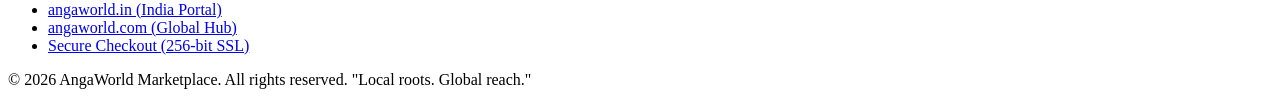
==== commit 29519743: "Add files via upload" ====
--- a/index.html
+++ b/index.html
@@ -1,416 +1,266 @@
 <!DOCTYPE html>
 <html lang="en">
 <head>
-<meta charset="UTF-8"><meta name="viewport" content="width=device-width,initial-scale=1.0">
-<title>Home — AvantGroups</title>
-<link rel="preconnect" href="https://fonts.googleapis.com">
-<link href="https://fonts.googleapis.com/css2?family=Inter:wght@400;500;600;700;800;900&display=swap" rel="stylesheet">
-<style>
-*{margin:0;padding:0;box-sizing:border-box;}
-html{scroll-behavior:smooth;}
-body{font-family:'Inter',system-ui,sans-serif;background:#FFFBF4;color:#1A0F00;}
-:root{
-  --am:#C17B00;--dk:#3D1800;--go:#E09000;--cr:#FFF3E0;
-  --cv:#FFFBF4;--td:#1A0F00;--tb:#4A3820;--tm:#9A8070;
-  --ac:#B84200;--gr:#1B6B3A;--wh:#fff;--ru:#D4A850;--md:#5C2D00;
-}
-/* ── NAV ── */
-nav{position:sticky;top:0;z-index:999;background:var(--dk);
-    height:64px;display:flex;align-items:center;justify-content:space-between;
-    padding:0 5%;transition:box-shadow .3s;}
-nav.sc{box-shadow:0 4px 24px rgba(0,0,0,.55);}
-.nl{display:flex;align-items:center;gap:6px;text-decoration:none;}
-.nl .av{font-size:19px;font-weight:800;color:#fff;}
-.nl .gr2{font-size:19px;font-weight:800;color:var(--go);}
-.nl .dot{width:5px;height:5px;background:var(--am);border-radius:50%;margin:0 5px;}
-.nl .ur{font-size:10px;color:var(--tm);font-style:italic;}
-.nli{display:flex;gap:20px;list-style:none;}
-.nli a{color:rgba(255,255,255,.8);font-size:12.5px;text-decoration:none;transition:.2s;}
-.nli a:hover,.nli a.act{color:var(--go);}
-.nli a.act{border-bottom:2px solid var(--go);padding-bottom:1px;}
-.na{display:flex;gap:8px;}
-.bwa{border:1px solid var(--go);color:var(--go);background:transparent;border-radius:50px;
-     padding:7px 15px;font-size:11px;font-weight:600;cursor:pointer;transition:.3s;font-family:inherit;}
-.bwa:hover{background:var(--go);color:var(--dk);}
-.bq{background:var(--am);color:#fff;border:none;border-radius:50px;
-    padding:8px 16px;font-size:11px;font-weight:700;cursor:pointer;transition:.3s;font-family:inherit;}
-.bq:hover{background:var(--go);}
-.hm{display:none;font-size:22px;color:var(--go);cursor:pointer;background:none;border:none;}
-.mm{display:none;position:fixed;top:64px;left:0;right:0;background:var(--dk);
-    padding:20px 5%;flex-direction:column;gap:12px;z-index:998;
-    border-top:1px solid rgba(255,255,255,.1);}
-.mm a{color:rgba(255,255,255,.85);text-decoration:none;font-size:14px;
-      padding:8px 0;border-bottom:1px solid rgba(255,255,255,.07);}
-.mm.op{display:flex;}
-/* ── SHARED LAYOUT ── */
-.sec{padding:80px 5%;}
-.ey{display:flex;align-items:center;gap:10px;margin-bottom:14px;}
-.el{width:22px;height:3px;background:var(--am);border-radius:2px;}
-.et{font-size:10px;font-weight:700;color:var(--am);letter-spacing:3px;text-transform:uppercase;}
-.h2{font-size:36px;font-weight:800;line-height:1.1;}
-.sub{font-size:15px;color:var(--tm);margin-top:10px;max-width:640px;line-height:1.6;}
-/* ── CARDS ── */
-.card{background:#fff;border-radius:16px;padding:28px;
-      box-shadow:0 2px 12px rgba(0,0,0,.06);transition:transform .3s,box-shadow .3s;}
-.card:hover{transform:translateY(-4px);box-shadow:0 8px 28px rgba(0,0,0,.11);}
-/* ── BTNS ── */
-.btn-am{background:var(--am);color:#fff;border:none;border-radius:50px;
-        padding:13px 30px;font-size:14px;font-weight:700;cursor:pointer;transition:.3s;font-family:inherit;}
-.btn-am:hover{background:var(--go);transform:translateY(-2px);}
-.btn-wa2{background:#25D366;color:#fff;border:none;border-radius:50px;
-         padding:13px 30px;font-size:14px;font-weight:700;cursor:pointer;transition:.3s;font-family:inherit;}
-.btn-wa2:hover{opacity:.9;}
-.btn-out{border:2px solid var(--am);color:var(--am);background:transparent;border-radius:50px;
-         padding:11px 28px;font-size:14px;font-weight:700;cursor:pointer;transition:.3s;font-family:inherit;}
-.btn-out:hover{background:var(--am);color:#fff;}
-/* ── TRUST BAR ── */
-.tbar{background:var(--dk);padding:15px 5%;display:flex;align-items:center;gap:24px;overflow:hidden;}
-.tlbl{font-size:9px;font-weight:700;letter-spacing:2px;color:var(--tm);flex-shrink:0;white-space:nowrap;}
-.mwrap{overflow:hidden;flex:1;}
-.minn{display:flex;gap:10px;animation:mq 22s linear infinite;width:max-content;}
-.mwrap:hover .minn{animation-play-state:paused;}
-@keyframes mq{from{transform:translateX(0)}to{transform:translateX(-50%)}}
-.cpill{background:var(--md);border:1px solid var(--am);color:#fff;
-       border-radius:50px;padding:5px 16px;font-size:11px;white-space:nowrap;}
-/* ── FOOTER ── */
-footer{background:var(--dk);padding:56px 5% 36px;}
-.fg{display:grid;grid-template-columns:1.3fr 1fr 1fr 1.2fr;gap:36px;}
-.fb2{font-size:20px;font-weight:800;}
-.fb2 .av{color:#fff;}.fb2 .gr2{color:var(--go);}
-.furl{color:var(--go);font-style:italic;font-size:11px;margin-top:4px;}
-.ftag{color:rgba(255,255,255,.5);font-size:12px;margin-top:10px;}
-.fc2{color:rgba(255,255,255,.4);font-size:11px;margin-top:7px;}
-.fh{font-size:9px;font-weight:700;letter-spacing:2px;color:rgba(255,255,255,.35);
-    text-transform:uppercase;margin-bottom:12px;}
-.flinks{list-style:none;display:flex;flex-direction:column;gap:9px;}
-.flinks a{color:rgba(255,255,255,.6);font-size:12px;text-decoration:none;transition:.2s;}
-.flinks a:hover{color:var(--go);}
-.fti{color:rgba(255,255,255,.6);font-size:12px;margin-bottom:7px;}
-.fbot{border-top:1px solid rgba(255,255,255,.08);margin-top:44px;padding-top:22px;
-      display:flex;justify-content:space-between;flex-wrap:wrap;gap:6px;}
-.fcop{color:rgba(255,255,255,.3);font-size:11px;}
-/* ── PAGE HERO BANDS ── */
-.hero-band{background:linear-gradient(135deg,var(--dk),var(--md));
-           padding:80px 5%;color:#fff;position:relative;overflow:hidden;}
-.hero-band::after{content:'AG';position:absolute;font-size:280px;font-weight:900;
-                  color:rgba(255,255,255,.04);right:-40px;top:-30px;pointer-events:none;
-                  line-height:1;user-select:none;}
-/* ── GRID HELPERS ── */
-.g2{display:grid;grid-template-columns:1fr 1fr;gap:24px;}
-.g3{display:grid;grid-template-columns:repeat(3,1fr);gap:24px;}
-.g4{display:grid;grid-template-columns:repeat(4,1fr);gap:20px;}
-.g6{display:grid;grid-template-columns:repeat(3,1fr);gap:24px;}
-/* ── TAG ── */
-.tag-g{display:inline-block;background:#E8F5E9;color:var(--gr);border-radius:50px;
-       padding:4px 12px;font-size:10px;font-weight:700;margin-top:10px;}
-.tag-am{display:inline-block;background:var(--cr);color:var(--am);border-radius:50px;
-        padding:4px 12px;font-size:10px;font-weight:700;}
-.badge{display:inline-flex;align-items:center;border:1px solid var(--am);color:var(--am);
-       background:var(--cr);border-radius:50px;padding:5px 13px;font-size:10px;
-       font-weight:600;margin-bottom:24px;width:fit-content;}
-/* ── STEP CIRCLES ── */
-.snum{width:40px;height:40px;border-radius:50%;display:flex;align-items:center;
-      justify-content:center;font-size:16px;font-weight:800;color:#fff;flex-shrink:0;}
-/* ── SCROLL REVEAL ── */
-.rev{opacity:0;transform:translateY(22px);transition:all .5s ease;}
-.rev.in{opacity:1;transform:translateY(0);}
-/* ── FORM ── */
-.form-group{display:flex;flex-direction:column;gap:6px;margin-bottom:18px;}
-.form-group label{font-size:12px;font-weight:700;color:var(--tb);letter-spacing:.3px;}
-.form-group input,.form-group select,.form-group textarea{
-  background:#fff;border:1.5px solid #E0D0C0;border-radius:10px;
-  padding:12px 16px;font-size:14px;font-family:inherit;color:var(--td);
-  outline:none;transition:.3s;width:100%;}
-.form-group input:focus,.form-group select:focus,.form-group textarea:focus{
-  border-color:var(--am);box-shadow:0 0 0 3px rgba(193,123,0,.12);}
-/* ── RESPONSIVE ── */
-@media(max-width:900px){
-  .g4{grid-template-columns:1fr 1fr;}
-  .g3{grid-template-columns:1fr 1fr;}
-}
-@media(max-width:640px){
-  nav{padding:0 4%;}.nli,.na{display:none;}.hm{display:block;}
-  .sec{padding:52px 4%;}.h2{font-size:26px;}
-  .g2,.g3,.g4,.g6{grid-template-columns:1fr;}
-  footer{padding:40px 4% 28px;}.fg{grid-template-columns:1fr 1fr;gap:24px;}
-  .tbar{padding:13px 4%;}
-  .hero-band{padding:60px 4%;}
-}
-</style>
+  <meta charset="UTF-8" />
+  <meta name="viewport" content="width=device-width, initial-scale=1.0" />
+  <title>AngaWorld | Online Shopping for Authentic Ethnic Wear, Handloom Silks & Heritage Crafts</title>
+  <link rel="stylesheet" href="styles.css" />
+  <link rel="preconnect" href="https://fonts.googleapis.com">
+  <link rel="preconnect" href="https://fonts.gstatic.com" crossorigin>
+  <link href="https://fonts.googleapis.com/css2?family=Playfair+Display:ital,wght@0,600;0,700;1,400&family=Plus+Jakarta+Sans:wght@400;500;600;700;800&display=swap" rel="stylesheet">
 </head>
 <body>
-<nav>
-  <a class="nl" href="index.html">
-    <span class="av">AVANT</span><span class="gr2">GROUPS</span>
-    <span class="dot"></span><span class="ur">market.avantgroups.in</span>
-  </a>
-  <ul class="nli"><li><a href="index.html" class="act">Home</a></li><li><a href="how-it-works.html">How It Works</a></li><li><a href="services.html">Services</a></li><li><a href="get-quote.html">Get a Quote</a></li><li><a href="factories.html">For Factories</a></li><li><a href="avantdrops.html">AvantDrops</a></li><li><a href="about.html">About</a></li><li><a href="contact.html">Contact</a></li></ul>
-  <div class="na">
-    <button class="bwa" onclick="window.open('https://wa.me/919800000000','_blank')">📱 WhatsApp</button>
-    <button class="bq" onclick="location.href='get-quote.html'">Get a Quote →</button>
-  </div>
-  <button class="hm" onclick="tm()">☰</button>
-</nav>
-<div class="mm" id="mob">
-  <a href="index.html">Home</a><a href="how-it-works.html">How It Works</a>
-  <a href="services.html">Services</a><a href="get-quote.html">Get a Quote</a>
-  <a href="factories.html">For Factories</a><a href="avantdrops.html">AvantDrops</a>
-  <a href="about.html">About</a><a href="contact.html">Contact</a>
-</div>
-
-<!-- HERO SPLIT -->
-<div style="display:flex;min-height:100vh;">
-  <div style="flex:0 0 60%;background:var(--cv);padding:80px 5% 60px;display:flex;flex-direction:column;justify-content:center;">
-    <div class="badge">🇮🇳 India's Bootstrapped MaaS Platform · market.avantgroups.in</div>
-    <h1 style="font-size:52px;font-weight:900;line-height:1.07;">
-      <span style="color:var(--td);">We don't own factories.</span><br>
-      <span style="color:var(--am);">We own the deal.</span>
-    </h1>
-    <p style="font-size:17px;color:var(--tb);max-width:500px;line-height:1.65;margin-top:20px;">
-      AvantGroups connects quality-hungry buyers to 660+ vetted Indian MSME factories — one quote, one GST invoice, 21-day delivery guarantee. MOQ from 50 pieces.
-    </p>
-    <div style="display:flex;gap:12px;flex-wrap:wrap;margin-top:32px;">
-      <button class="btn-am" onclick="location.href='get-quote.html'">Get a Free Quote →</button>
-      <button class="btn-wa2" onclick="window.open('https://wa.me/919800000000','_blank')">📱 WhatsApp Us Now</button>
-    </div>
-    <div style="display:flex;flex-wrap:wrap;gap:16px;margin-top:18px;font-size:12px;color:var(--tm);">
-      <span>✅ GST Invoiced</span><span>✅ NDA Signed</span>
-      <span>✅ 50% Advance Only</span><span>✅ 21-Day SLA</span>
-    </div>
-    <div style="display:grid;grid-template-columns:repeat(4,1fr);margin-top:40px;border-top:1px solid var(--ru);padding-top:26px;">
-      <div style="text-align:center;padding:0 10px;border-right:1px solid var(--ru);">
-        <div style="font-size:24px;font-weight:800;color:var(--am);">660+</div>
-        <div style="font-size:10px;color:var(--tm);text-transform:uppercase;letter-spacing:.5px;margin-top:3px;">Partner Factories</div>
-      </div>
-      <div style="text-align:center;padding:0 10px;border-right:1px solid var(--ru);">
-        <div style="font-size:24px;font-weight:800;color:var(--am);">93+</div>
-        <div style="font-size:10px;color:var(--tm);text-transform:uppercase;letter-spacing:.5px;margin-top:3px;">Categories</div>
-      </div>
-      <div style="text-align:center;padding:0 10px;border-right:1px solid var(--ru);">
-        <div style="font-size:24px;font-weight:800;color:var(--am);">135</div>
-        <div style="font-size:10px;color:var(--tm);text-transform:uppercase;letter-spacing:.5px;margin-top:3px;">Countries</div>
-      </div>
-      <div style="text-align:center;padding:0 10px;">
-        <div style="font-size:24px;font-weight:800;color:var(--am);">₹0</div>
-        <div style="font-size:10px;color:var(--tm);text-transform:uppercase;letter-spacing:.5px;margin-top:3px;">External Capital</div>
-      </div>
-    </div>
-  </div>
-  <div style="flex:0 0 40%;background:linear-gradient(145deg,#3D1800,#5C2D00 50%,#C17B00);padding:60px 3%;display:flex;flex-direction:column;justify-content:center;align-items:center;position:relative;overflow:hidden;">
-    <div style="position:absolute;font-size:200px;font-weight:900;color:rgba(255,255,255,.05);top:0;right:-30px;pointer-events:none;user-select:none;line-height:1;">AG</div>
-    <div style="display:flex;flex-direction:column;gap:14px;width:100%;max-width:320px;position:relative;z-index:1;">
-      <div class="card" style="padding:18px 20px;">
-        <div style="font-size:9px;font-weight:700;color:#C17B00;text-transform:uppercase;letter-spacing:1px;">🏭 TIER 2 — Custom Manufacturing</div>
-        <div style="font-size:13px;font-weight:600;color:var(--td);margin-top:6px;">500 pcs Custom Polo Shirts · Bengaluru</div>
-        <div style="display:flex;align-items:center;gap:6px;margin-top:8px;">
-          <div style="width:8px;height:8px;background:#25D366;border-radius:50%;animation:pulse 2s infinite;flex-shrink:0;"></div>
-          <span style="font-size:12px;color:var(--gr);">In Production · Day 8 of 21</span>
-        </div>
-        <div style="background:#E8F5E9;height:6px;border-radius:3px;margin-top:8px;">
-          <div id="prog" style="background:var(--gr);height:100%;border-radius:3px;width:38%;transition:width 1s;"></div>
-        </div>
-      </div>
-      <div class="card" style="padding:18px 20px;">
-        <div style="font-size:9px;font-weight:700;color:#B84200;text-transform:uppercase;letter-spacing:1px;">📦 TIER 1 — Ready to Ship</div>
-        <div style="font-size:13px;font-weight:600;color:var(--td);margin-top:6px;">200 pcs Corporate Tote Bags</div>
-        <div style="font-size:12px;color:var(--gr);margin-top:8px;">✅ Dispatched · 2 days ago · SR2847</div>
-        <div style="font-size:11px;color:var(--am);margin-top:5px;cursor:pointer;font-weight:600;">View Invoice →</div>
-      </div>
-      <div class="card" style="padding:18px 20px;">
-        <div style="font-size:9px;font-weight:700;color:#E09000;text-transform:uppercase;letter-spacing:1px;">🎨 TIER 3 — AvantDrops Creator</div>
-        <div style="font-size:13px;font-weight:600;color:var(--td);margin-top:6px;">@designsbyriya's merch store</div>
-        <div id="earn" style="font-size:12px;font-weight:700;color:var(--gr);margin-top:8px;">Owner earned: ₹3,840 today · 28% margin</div>
-        <div id="ords" style="font-size:11px;color:var(--tm);margin-top:2px;">12 orders today</div>
-      </div>
-    </div>
-    <div style="color:rgba(255,255,255,.4);font-size:10px;font-style:italic;margin-top:12px;">Live order simulation</div>
-  </div>
-</div>
-
-<!-- 6-STEP PREVIEW -->
-<section class="sec" style="background:var(--cv);" id="how">
-  <div class="ey"><div class="el"></div><span class="et">How It Works</span></div>
-  <h2 class="h2">From your brief to your door — <span style="color:var(--am);">in 6 steps.</span></h2>
-  <p class="sub">No factory visits. No compliance headaches. One WhatsApp message starts the whole process.</p>
-  <div class="g3" style="margin-top:40px;">
-    <div class="card rev" style="border-top:3px solid #C17B00;"><div class="snum" style="background:#C17B00;margin-bottom:12px;">1</div><div style="font-size:14px;font-weight:700;">Send Your Brief</div><div style="font-size:11px;color:var(--am);font-style:italic;font-weight:600;margin-top:3px;">WhatsApp / Website Form</div><div style="font-size:13px;color:var(--tb);margin-top:8px;line-height:1.6;">Share product type, quantity, specs, deadline. 98% of buyers start on WhatsApp.</div></div>
-    <div class="card rev" style="border-top:3px solid #1B6B3A;"><div class="snum" style="background:#1B6B3A;margin-bottom:12px;">2</div><div style="font-size:14px;font-weight:700;">Quote in 24 Hours</div><div style="font-size:11px;color:var(--am);font-style:italic;font-weight:600;margin-top:3px;">Airtable + PDF Quote</div><div style="font-size:13px;color:var(--tb);margin-top:8px;line-height:1.6;">Factory cost + 30–40% AG spread. 50% advance invoice attached.</div><span class="tag-g">💰 50% Collected</span></div>
-    <div class="card rev" style="border-top:3px solid #B84200;"><div class="snum" style="background:#B84200;margin-bottom:12px;">3</div><div style="font-size:14px;font-weight:700;">Raw Material Sourcing</div><div style="font-size:11px;color:var(--am);font-style:italic;font-weight:600;margin-top:3px;">Central Bulk Purchase</div><div style="font-size:13px;color:var(--tb);margin-top:8px;line-height:1.6;">Your advance funds fabric from primary mills. Pooled orders = tier-1 volume rates.</div></div>
-    <div class="card rev" style="border-top:3px solid #C17B00;"><div class="snum" style="background:#C17B00;margin-bottom:12px;">4</div><div style="font-size:14px;font-weight:700;">Factory Allocated</div><div style="font-size:11px;color:var(--am);font-style:italic;font-weight:600;margin-top:3px;">660+ Partner Network</div><div style="font-size:13px;color:var(--tb);margin-top:8px;line-height:1.6;">MSA-signed partner factory matched to your SKU, capacity, QC history.</div></div>
-    <div class="card rev" style="border-top:3px solid #E09000;"><div class="snum" style="background:#E09000;color:#1A0F00;margin-bottom:12px;">5</div><div style="font-size:14px;font-weight:700;">In-Line QC</div><div style="font-size:11px;color:var(--am);font-style:italic;font-weight:600;margin-top:3px;">Photos + AQL 2.5</div><div style="font-size:13px;color:var(--tb);margin-top:8px;line-height:1.6;">Geo-tagged photos at 30% and 90% milestones. Final AQL sampling before dispatch.</div></div>
-    <div class="card rev" style="border-top:3px solid #1B6B3A;"><div class="snum" style="background:#1B6B3A;margin-bottom:12px;">6</div><div style="font-size:14px;font-weight:700;">Dispatched Under AG Brand</div><div style="font-size:11px;color:var(--am);font-style:italic;font-weight:600;margin-top:3px;">Shiprocket / Cargo</div><div style="font-size:13px;color:var(--tb);margin-top:8px;line-height:1.6;">Ships under AvantGroups. Balance invoice collected. Factory paid Day 24.</div><span class="tag-g">💰 Balance Collected</span></div>
-  </div>
-  <div style="background:var(--cr);border:1px solid var(--ru);border-radius:14px;padding:18px 24px;margin-top:28px;font-size:13px;color:var(--tb);line-height:1.7;">
-    💡 <strong>Cash Architecture:</strong> Buyer pays 50% (Day 0) → Material purchased (Day 1) → Production (Days 2–18) → Balance collected (Day 19) → Factory paid (Day 24). <strong>AvantGroups is always paid before it pays anyone.</strong>
-  </div>
-  <div style="text-align:center;margin-top:28px;">
-    <button class="btn-out" onclick="location.href='how-it-works.html'">See Full Process →</button>
-  </div>
-</section>
-
-<!-- 3-TIER MODEL -->
-<section class="sec" style="background:var(--dk);">
-  <div class="ey"><div class="el" style="background:var(--go);"></div><span class="et" style="color:var(--go);">Our 3-Tier Model</span></div>
-  <h2 class="h2" style="color:#fff;">One platform, three buyer types. <span style="color:var(--go);">Every order profitable.</span></h2>
-  <div class="g3" style="margin-top:40px;">
-    <div style="background:var(--md);border-radius:18px;padding:30px;border-top:4px solid var(--am);transition:transform .3s;cursor:pointer;" onmouseover="this.style.transform='translateY(-6px)'" onmouseout="this.style.transform=''">
-      <div style="display:flex;justify-content:space-between;align-items:center;">
-        <span style="background:var(--am);color:#fff;border-radius:50px;font-size:9px;font-weight:700;padding:4px 12px;">TIER 1</span>
-        <span style="font-size:14px;font-weight:800;color:var(--go);">20–35% GM</span>
-      </div>
-      <div style="font-size:20px;font-weight:800;color:#fff;margin-top:16px;">Ready-to-Ship Wholesale</div>
-      <div style="font-size:12px;color:var(--go);font-style:italic;font-weight:600;margin-top:4px;">MOQ: 1 Piece</div>
-      <div style="font-size:13px;color:rgba(255,255,255,.75);line-height:1.65;margin-top:12px;">Standard catalog SKUs — tees, bags, kitchenware. Order online, dispatch same day.</div>
-      <div style="font-size:11px;color:rgba(255,255,255,.45);margin-top:10px;">🏢 Corporate gifting · 🛒 Retail · 🎪 Events</div>
-      <button class="btn-out" style="margin-top:20px;border-color:var(--go);color:var(--go);font-size:12px;padding:9px 20px;" onclick="location.href='services.html'">Browse Catalog →</button>
-    </div>
-    <div style="background:#fff;border-radius:18px;padding:30px;border-top:4px solid var(--ac);box-shadow:0 12px 40px rgba(0,0,0,.4);position:relative;transition:transform .3s;cursor:pointer;" onmouseover="this.style.transform='translateY(-6px)'" onmouseout="this.style.transform=''">
-      <div style="position:absolute;top:-12px;right:20px;background:var(--ac);color:#fff;border-radius:50px;font-size:9px;font-weight:700;padding:4px 12px;">⭐ MOST POPULAR</div>
-      <div style="display:flex;justify-content:space-between;align-items:center;">
-        <span style="background:var(--ac);color:#fff;border-radius:50px;font-size:9px;font-weight:700;padding:4px 12px;">TIER 2</span>
-        <span style="font-size:14px;font-weight:800;color:var(--ac);">25–45% GM</span>
-      </div>
-      <div style="font-size:20px;font-weight:800;color:var(--td);margin-top:16px;">Custom Contract Manufacturing</div>
-      <div style="font-size:12px;color:var(--ac);font-style:italic;font-weight:600;margin-top:4px;">MOQ: 50–300 Pieces</div>
-      <div style="font-size:13px;color:var(--tb);line-height:1.65;margin-top:12px;">White-label or private spec. AvantGroups sources raw materials, allocates factory, manages QC and delivery under your brand.</div>
-      <div style="font-size:11px;color:var(--tm);margin-top:10px;">🚀 D2C Brands · 🏛️ Institutions · 👔 Uniforms</div>
-      <button class="btn-am" style="margin-top:20px;font-size:12px;padding:9px 20px;" onclick="location.href='get-quote.html'">Get a Custom Quote →</button>
-    </div>
-    <div style="background:var(--md);border-radius:18px;padding:30px;border-top:4px solid var(--go);transition:transform .3s;cursor:pointer;" onmouseover="this.style.transform='translateY(-6px)'" onmouseout="this.style.transform=''">
-      <div style="display:flex;justify-content:space-between;align-items:center;">
-        <span style="background:var(--go);color:var(--dk);border-radius:50px;font-size:9px;font-weight:700;padding:4px 12px;">TIER 3</span>
-        <span style="font-size:14px;font-weight:800;color:var(--go);">15–28% GM</span>
-      </div>
-      <div style="font-size:20px;font-weight:800;color:#fff;margin-top:16px;">AvantDrops Creator Stores</div>
-      <div style="font-size:12px;color:var(--go);font-style:italic;font-weight:600;margin-top:4px;">MOQ: Zero Inventory</div>
-      <div style="font-size:13px;color:rgba(255,255,255,.75);line-height:1.65;margin-top:12px;">Launch your merch brand in 15 minutes. Zero inventory. AvantGroups handles everything behind the scenes.</div>
-      <div style="font-size:11px;color:rgba(255,255,255,.45);margin-top:10px;">📸 Creators · 🎥 YouTubers · 🎨 Solopreneurs</div>
-      <button class="btn-out" style="margin-top:20px;border-color:var(--go);color:var(--go);font-size:12px;padding:9px 20px;" onclick="location.href='avantdrops.html'">Launch Your Store →</button>
-    </div>
-  </div>
-</section>
-
-<!-- WHY -->
-<section class="sec" style="background:var(--cv);">
-  <h2 class="h2">Why buyers and factories choose AvantGroups</h2>
-  <div class="g4" style="margin-top:40px;">
-    <div class="card rev" style="border-left:4px solid var(--am);"><div style="font-size:32px;">🏭</div><div style="font-size:14px;font-weight:700;margin-top:12px;">Single Invoice. Zero Chaos.</div><div style="font-size:12px;color:var(--tb);margin-top:8px;line-height:1.6;">One GST invoice covers raw materials, production, QC, and shipping. No vendor juggling.</div></div>
-    <div class="card rev" style="border-left:4px solid var(--ac);"><div style="font-size:32px;">⚡</div><div style="font-size:14px;font-weight:700;margin-top:12px;">21-Day Delivery Guarantee</div><div style="font-size:12px;color:var(--tb);margin-top:8px;line-height:1.6;">We commit to 21-day production + dispatch on Tier 2 orders. Speed is the product.</div></div>
-    <div class="card rev" style="border-left:4px solid var(--gr);"><div style="font-size:32px;">💰</div><div style="font-size:14px;font-weight:700;margin-top:12px;">You Pay 50% — That's It</div><div style="font-size:12px;color:var(--tb);margin-top:8px;line-height:1.6;">50% advance before production. Balance after delivery. No full upfront, no hidden charges.</div></div>
-    <div class="card rev" style="border-left:4px solid var(--go);"><div style="font-size:32px;">🌍</div><div style="font-size:14px;font-weight:700;margin-top:12px;">Ships to 135 Countries</div><div style="font-size:12px;color:var(--tb);margin-top:8px;line-height:1.6;">Shiprocket international handles cross-border logistics and customs to 135 countries.</div></div>
-  </div>
-</section>
-
-<!-- RFQ STRIP -->
-<section class="sec" style="background:linear-gradient(135deg,#C17B00,#3D1800);text-align:center;">
-  <h2 class="h2" style="color:#fff;">Ready to place your first order?</h2>
-  <p style="color:rgba(255,255,255,.8);font-size:15px;margin-top:8px;">Tell us what you need — get a custom quote in 24 hours.</p>
-  <div style="display:flex;gap:10px;flex-wrap:wrap;justify-content:center;max-width:800px;margin:32px auto 0;">
-    <input style="flex:1;min-width:200px;background:rgba(255,255,255,.15);border:1px solid rgba(255,255,255,.3);color:#fff;border-radius:10px;padding:13px 16px;font-size:13px;font-family:inherit;outline:none;" placeholder="What do you need? (e.g. 300 branded tees)">
-    <input style="width:130px;background:rgba(255,255,255,.15);border:1px solid rgba(255,255,255,.3);color:#fff;border-radius:10px;padding:13px 16px;font-size:13px;font-family:inherit;outline:none;" placeholder="Quantity">
-    <input style="width:200px;background:rgba(255,255,255,.15);border:1px solid rgba(255,255,255,.3);color:#fff;border-radius:10px;padding:13px 16px;font-size:13px;font-family:inherit;outline:none;" placeholder="WhatsApp / Email">
-    <button class="btn-am" style="background:#fff;color:var(--am);border-radius:10px;" onclick="location.href='get-quote.html'">Get Free Quote →</button>
-  </div>
-  <div style="color:rgba(255,255,255,.6);font-size:11px;margin-top:14px;">✅ No commitment &nbsp;·&nbsp; ✅ Response in &lt;24 hrs &nbsp;·&nbsp; ✅ NDA before specs shared</div>
-</section>
-
-<!-- TESTIMONIALS -->
-<section class="sec" style="background:var(--cv);">
-  <h2 class="h2" style="text-align:center;">What our buyers say</h2>
-  <p class="sub" style="text-align:center;margin:8px auto 0;">Real orders. Real deliveries. Real results.</p>
-  <div class="g3" style="margin-top:40px;">
-    <div class="card rev" style="border:1px solid var(--ru);">
-      <div style="color:var(--go);font-size:16px;">⭐⭐⭐⭐⭐</div>
-      <div style="font-size:13px;color:var(--tb);font-style:italic;line-height:1.72;margin-top:12px;">"AvantGroups delivered 400 branded polo shirts in 18 days. Quality exactly as sampled. Single GST invoice made our finance team very happy."</div>
-      <div style="font-size:12px;font-weight:700;color:var(--td);margin-top:14px;">Ramesh K., HR Manager</div>
-      <div style="font-size:11px;color:var(--tm);">Tech Park, Bengaluru</div>
-    </div>
-    <div class="card rev" style="border:1px solid var(--ru);">
-      <div style="color:var(--go);font-size:16px;">⭐⭐⭐⭐⭐</div>
-      <div style="font-size:13px;color:var(--tb);font-style:italic;line-height:1.72;margin-top:12px;">"I was skeptical about a bootstrapped platform — but milestone photos throughout production gave me complete confidence. Already a repeat buyer."</div>
-      <div style="font-size:12px;font-weight:700;color:var(--td);margin-top:14px;">Priya S., D2C Founder</div>
-      <div style="font-size:11px;color:var(--tm);">Mumbai</div>
-    </div>
-    <div class="card rev" style="border:1px solid var(--ru);">
-      <div style="color:var(--go);font-size:16px;">⭐⭐⭐⭐⭐</div>
-      <div style="font-size:13px;color:var(--tb);font-style:italic;line-height:1.72;margin-top:12px;">"Launching my merch through AvantDrops took 15 minutes. No inventory risk. I earned ₹28,000 in the first month doing literally nothing extra."</div>
-      <div style="font-size:12px;font-weight:700;color:var(--td);margin-top:14px;">@fashionbyriya</div>
-      <div style="font-size:11px;color:var(--tm);">Instagram Creator · 85K followers</div>
-    </div>
-  </div>
-</section>
-<style>@keyframes pulse{0%,100%{opacity:1;transform:scale(1)}50%{opacity:.5;transform:scale(1.6)}}</style>
-
-<div class="tbar">
-  <span class="tlbl">TRUSTED BY</span>
-  <div class="mwrap"><div class="minn"><span class="cpill">Decathlon</span><span class="cpill">Samsung India</span><span class="cpill">Indian Navy</span><span class="cpill">Delhi Police</span><span class="cpill">ISRO</span><span class="cpill">Jio</span><span class="cpill">Dalmia Cement</span><span class="cpill">HPCL</span><span class="cpill">Finolex Pipes</span><span class="cpill">Indian Coast Guard</span><span class="cpill">Decathlon</span><span class="cpill">Samsung India</span><span class="cpill">Indian Navy</span><span class="cpill">Delhi Police</span><span class="cpill">ISRO</span><span class="cpill">Jio</span><span class="cpill">Dalmia Cement</span><span class="cpill">HPCL</span><span class="cpill">Finolex Pipes</span><span class="cpill">Indian Coast Guard</span></div></div>
-</div>
-<footer>
-<div class="fg">
-  <div>
-    <div class="fb2"><span class="av">AVANT</span><span class="gr2">GROUPS</span></div>
-    <div class="furl">market.avantgroups.in</div>
-    <div class="ftag">India's Bootstrapped Factory OS</div>
-    <div class="fc2">📱 +91 98XXX XXXXX</div>
-    <div class="fc2">📧 hello@avantgroups.in</div>
-  </div>
-  <div>
-    <div class="fh">Services</div>
-    <ul class="flinks">
-      <li><a href="services.html">Ready-to-Ship Wholesale</a></li>
-      <li><a href="services.html">Custom Manufacturing</a></li>
-      <li><a href="avantdrops.html">AvantDrops Storefronts</a></li>
-      <li><a href="services.html">Corporate Gifting</a></li>
-      <li><a href="services.html">Institutional Uniforms</a></li>
-    </ul>
-  </div>
-  <div>
-    <div class="fh">Company</div>
-    <ul class="flinks">
-      <li><a href="about.html">About AvantGroups</a></li>
-      <li><a href="how-it-works.html">How It Works</a></li>
-      <li><a href="factories.html">Partner Factories</a></li>
-      <li><a href="get-quote.html">Get a Quote</a></li>
-      <li><a href="contact.html">Contact Us</a></li>
-    </ul>
-  </div>
-  <div>
-    <div class="fh">Trust &amp; Compliance</div>
-    <div class="fti">✅ 100% GST Invoiced</div>
-    <div class="fti">✅ NDA Before Specs Shared</div>
-    <div class="fti">✅ MSA-Signed Factories</div>
-    <div class="fti">✅ 21-Day Delivery SLA</div>
-    <div class="fti">✅ AQL 2.5 Quality Standard</div>
-  </div>
-</div>
-<div class="fbot">
-  <div class="fcop">© 2026 AvantGroups · market.avantgroups.in · All rights reserved</div>
-  <div class="fcop" style="font-style:italic;">Built bootstrapped. Zero VC. Full owner control. 🇮🇳</div>
-</div>
-</footer>
-
-<script>
-window.addEventListener('scroll',()=>{
-  document.querySelector('nav').classList.toggle('sc',scrollY>10);
-});
-function tm(){document.getElementById('mob').classList.toggle('op');}
-</script>
-
-<script>
-const revEls=document.querySelectorAll('.rev');
-const ro=new IntersectionObserver(es=>{es.forEach((e,i)=>{
-  if(e.isIntersecting){setTimeout(()=>e.target.classList.add('in'),i*90);ro.unobserve(e.target);}});},{threshold:.08});
-revEls.forEach(el=>ro.observe(el));
-
-let pg=38,er=3840,od=12;
-setInterval(()=>{
-  pg=Math.min(pg+Math.floor(Math.random()*3)+1,95);
-  document.getElementById('prog').style.width=pg+'%';
-  er+=Math.floor(Math.random()*250)+150;
-  document.getElementById('earn').textContent='Owner earned: ₹'+er.toLocaleString('en-IN')+' today · 28% margin';
-  od++;document.getElementById('ords').textContent=od+' orders today';
-},4000);
-
-</script>
+
+  <!-- AMAZON STYLE TOP NAVIGATION BAR -->
+  <header class="amazon-header">
+    <div class="nav-main">
+      <!-- Logo -->
+      <a href="index.html" class="nav-logo-link">
+        <div class="logo-icon-emblem">A</div>
+        <div class="logo-text-group">
+          <div class="logo-title">Anga<span>World</span></div>
+          <div class="logo-tagline">Local roots. Global reach</div>
+        </div>
+      </a>
+
+      <!-- Deliver To Location -->
+      <div class="nav-location">
+        <span style="font-size: 18px;">📍</span>
+        <div>
+          <div class="loc-small">Deliver to</div>
+          <div class="loc-bold">India & Worldwide</div>
+        </div>
+      </div>
+
+      <!-- Amazon Style Search Bar -->
+      <div class="nav-search-bar">
+        <select class="search-category-select" id="searchCategorySelect">
+          <option value="All">All Ethnic</option>
+          <option value="Handloom Sarees">Handloom Sarees</option>
+          <option value="Stoles & Dupattas">Stoles & Dupattas</option>
+          <option value="Home Decor">Home Decor</option>
+          <option value="Ethnic Apparel">Ethnic Apparel</option>
+        </select>
+        <input type="text" class="search-input" id="amazonSearchInput" placeholder="Search Bhagalpuri Tussar Silk, Madhubani Art, Terracotta..." onkeypress="if(event.key==='Enter') executeSearch()" />
+        <button class="search-btn" onclick="executeSearch()" title="Search">
+          🔍
+        </button>
+      </div>
+
+      <!-- Right Navigation Links -->
+      <div class="nav-right-items">
+        <!-- Language / Country -->
+        <div class="nav-item">
+          <div class="nav-small">EN / INR</div>
+          <div class="nav-bold">🇮🇳 ₹ (INR)</div>
+        </div>
+
+        <!-- Returns & Orders -->
+        <div class="nav-item">
+          <div class="nav-small">Returns</div>
+          <div class="nav-bold">& Orders</div>
+        </div>
+
+        <!-- Control Panel Direct Access -->
+        <a href="admin.html" class="nav-item">
+          <div class="nav-small">Merchant</div>
+          <div class="nav-bold">⚙️ Admin Panel</div>
+        </a>
+
+        <!-- Cart with badge -->
+        <a href="cart.html" class="nav-item cart-icon-wrapper">
+          <span style="font-size: 26px;">🛒</span>
+          <div>
+            <span class="cart-badge cartCountDisplay">0</span>
+            <div class="nav-bold">Cart</div>
+          </div>
+        </a>
+      </div>
+    </div>
+
+    <!-- Sub-Navigation Bar -->
+    <nav class="nav-sub-bar">
+      <a href="javascript:void(0)" class="sub-link" onclick="filterCategory('All')">☰ All</a>
+      <a href="javascript:void(0)" class="sub-link highlight" onclick="filterCategory('Handloom Sarees')">🌟 Grand Silk Festival</a>
+      <a href="javascript:void(0)" class="sub-link" onclick="filterCategory('Handloom Sarees')">Tussar Silk Sarees</a>
+      <a href="javascript:void(0)" class="sub-link" onclick="filterCategory('Stoles & Dupattas')">Madhubani & Manjusha</a>
+      <a href="javascript:void(0)" class="sub-link" onclick="filterCategory('Home Decor')">Terracotta & Dokra</a>
+      <a href="javascript:void(0)" class="sub-link" onclick="filterCategory('Ethnic Apparel')">Artisanal Kurtas</a>
+      <a href="banner-manager.html" class="sub-link">🖼️ Manage Banners</a>
+      <a href="admin.html" class="sub-link" style="margin-left: auto; color: var(--amazon-yellow);">+ Upload New Product</a>
+    </nav>
+  </header>
+
+  <!-- BANNER CAROUSEL SLIDER -->
+  <section class="carousel-container" id="carousel">
+    <div id="carouselSlides">
+      <!-- Injected by store.js -->
+    </div>
+    <button class="carousel-btn prev" onclick="prevSlide()" aria-label="Previous Slide">‹</button>
+    <button class="carousel-btn next" onclick="nextSlide()" aria-label="Next Slide">›</button>
+  </section>
+
+  <!-- AMAZON-STYLE 4-CARD WIDGET ROWS -->
+  <section class="widgets-row">
+    <!-- Card 1 -->
+    <div class="widget-card">
+      <h3>Bhagalpuri Pure Tussar | Up to 40% Off</h3>
+      <div class="widget-quad-grid">
+        <div class="quad-item">
+          <img src="https://images.unsplash.com/photo-1610030469983-98e550d6193c?auto=format&fit=crop&w=400&q=80" alt="Gold Ghicha Saree" />
+          <span>Gold Ghicha</span>
+        </div>
+        <div class="quad-item">
+          <img src="https://images.unsplash.com/photo-1617627143750-d86bc21e42bb?auto=format&fit=crop&w=400&q=80" alt="Zari Border Silk" />
+          <span>Zari Temple Weave</span>
+        </div>
+        <div class="quad-item">
+          <img src="https://images.unsplash.com/photo-1583391733956-3750e0ff4e8b?auto=format&fit=crop&w=400&q=80" alt="Natural Dye" />
+          <span>Natural Dyed</span>
+        </div>
+        <div class="quad-item">
+          <img src="https://images.unsplash.com/photo-1609357605129-26f69add5d6e?auto=format&fit=crop&w=400&q=80" alt="Matka Silk" />
+          <span>Matka Silk</span>
+        </div>
+      </div>
+      <a href="javascript:void(0)" class="widget-link" onclick="filterCategory('Handloom Sarees')">See all handloom collections</a>
+    </div>
+
+    <!-- Card 2 -->
+    <div class="widget-card">
+      <h3>Heritage Folk Art & Handpainted Stoles</h3>
+      <div class="widget-quad-grid">
+        <div class="quad-item">
+          <img src="https://images.unsplash.com/photo-1609357605129-26f69add5d6e?auto=format&fit=crop&w=400&q=80" alt="Madhubani Kachni" />
+          <span>Madhubani Kachni</span>
+        </div>
+        <div class="quad-item">
+          <img src="https://images.unsplash.com/photo-1584917865442-de89df76afd3?auto=format&fit=crop&w=400&q=80" alt="Manjusha Scrolls" />
+          <span>Manjusha Line Art</span>
+        </div>
+        <div class="quad-item">
+          <img src="https://images.unsplash.com/photo-1583391733956-3750e0ff4e8b?auto=format&fit=crop&w=400&q=80" alt="Chanderi Stoles" />
+          <span>Chanderi Stoles</span>
+        </div>
+        <div class="quad-item">
+          <img src="https://images.unsplash.com/photo-1610030469983-98e550d6193c?auto=format&fit=crop&w=400&q=80" alt="Silk Scarves" />
+          <span>Wild Silk Scarves</span>
+        </div>
+      </div>
+      <a href="javascript:void(0)" class="widget-link" onclick="filterCategory('Stoles & Dupattas')">Explore folk art collections</a>
+    </div>
+
+    <!-- Card 3 -->
+    <div class="widget-card">
+      <h3>Handmade Terracotta & Lost-Wax Dokra</h3>
+      <div class="widget-quad-grid">
+        <div class="quad-item">
+          <img src="https://images.unsplash.com/photo-1578749556568-bc2c40e68b61?auto=format&fit=crop&w=400&q=80" alt="Terracotta Urli" />
+          <span>Floral Urli Bowls</span>
+        </div>
+        <div class="quad-item">
+          <img src="https://images.unsplash.com/photo-1606293926075-69a00dbfde81?auto=format&fit=crop&w=400&q=80" alt="Brass Diya" />
+          <span>Temple Brass Diyas</span>
+        </div>
+        <div class="quad-item">
+          <img src="https://images.unsplash.com/photo-1578749556568-bc2c40e68b61?auto=format&fit=crop&w=400&q=80" alt="Dokra Figures" />
+          <span>Dokra Brass Idols</span>
+        </div>
+        <div class="quad-item">
+          <img src="https://images.unsplash.com/photo-1606293926075-69a00dbfde81?auto=format&fit=crop&w=400&q=80" alt="Pottery Lamps" />
+          <span>Kiln-fired Lamps</span>
+        </div>
+      </div>
+      <a href="javascript:void(0)" class="widget-link" onclick="filterCategory('Home Decor')">Discover ethnic home decor</a>
+    </div>
+
+    <!-- Card 4: Quick Merchant Banner -->
+    <div class="widget-card" style="background: linear-gradient(135deg, #FFF9F5, #FFF);">
+      <h3>Sell on AngaWorld</h3>
+      <p style="font-size: 13px; color: #555; margin-bottom: 14px;">Are you a handloom weaver, terracotta potter, or regional artisan? Reach lakhs of discerning buyers worldwide.</p>
+      <div style="background: #FFF; border: 1px dashed var(--ethnic-terracotta); border-radius: 8px; padding: 16px; text-align: center; margin-bottom: 16px;">
+        <div style="font-size: 28px; margin-bottom: 6px;">🏺 🧵 🎨</div>
+        <strong style="color: var(--ethnic-terracotta);">Zero Listing Fee for Artisans</strong>
+      </div>
+      <a href="admin.html" class="widget-link" style="font-weight: 700; color: var(--ethnic-terracotta);">Go to Merchant Control Panel →</a>
+    </div>
+  </section>
+
+  <!-- INFINITE SCROLL PRODUCT CATALOG -->
+  <main class="catalog-section" id="catalog">
+    <div class="catalog-header">
+      <h2>Explore Authentic Ethnic Craft Collections</h2>
+      <div class="catalog-filter-tags">
+        <button class="filter-btn active" onclick="filterCategory('All')">All Categories</button>
+        <button class="filter-btn" onclick="filterCategory('Handloom Sarees')">Handloom Sarees</button>
+        <button class="filter-btn" onclick="filterCategory('Stoles & Dupattas')">Stoles & Dupattas</button>
+        <button class="filter-btn" onclick="filterCategory('Home Decor')">Home Decor & Pottery</button>
+        <button class="filter-btn" onclick="filterCategory('Ethnic Apparel')">Ethnic Apparel</button>
+      </div>
+    </div>
+
+    <!-- Product Grid for Infinite Scroll -->
+    <div class="product-grid" id="productGrid">
+      <!-- Populated dynamically by store.js -->
+    </div>
+
+    <!-- Infinite Scroll Loading Indicator -->
+    <div class="infinite-loader" id="infiniteLoader">
+      <div class="spinner"></div>
+      <span>Loading more authentic handcrafted treasures from AngaWorld...</span>
+    </div>
+  </main>
+
+  <!-- FOOTER -->
+  <footer class="amazon-footer">
+    <div class="footer-back-to-top" onclick="window.scrollTo({top: 0, behavior: 'smooth'})">
+      Back to top
+    </div>
+    <div class="footer-links-grid">
+      <div class="footer-inner">
+        <div class="footer-col">
+          <h4>Get to Know Us</h4>
+          <ul>
+            <li><a href="#">About AngaWorld</a></li>
+            <li><a href="#">The Heritage of Anga</a></li>
+            <li><a href="#">Artisan Empowerment</a></li>
+            <li><a href="#">GI-Tagged Weaves</a></li>
+          </ul>
+        </div>
+        <div class="footer-col">
+          <h4>Connect with Artisans</h4>
+          <ul>
+            <li><a href="admin.html">Merchant Control Panel</a></li>
+            <li><a href="#">Sell on AngaWorld</a></li>
+            <li><a href="#">Artisan Guild Registry</a></li>
+            <li><a href="#">Supply Chain Traceability</a></li>
+          </ul>
+        </div>
+        <div class="footer-col">
+          <h4>AngaWorld Global Shipping</h4>
+          <ul>
+            <li><a href="#">AngaExpress Global Delivery</a></li>
+            <li><a href="#">Returns & Replacements</a></li>
+            <li><a href="#">100% Handloom Authenticity Guarantee</a></li>
+            <li><a href="#">Help & Support</a></li>
+          </ul>
+        </div>
+        <div class="footer-col">
+          <h4>Official Domains</h4>
+          <ul>
+            <li><a href="#">angaworld.in (India Portal)</a></li>
+            <li><a href="#">angaworld.com (Global Hub)</a></li>
+            <li><a href="#">Secure Checkout (256-bit SSL)</a></li>
+          </ul>
+        </div>
+      </div>
+    </div>
+    <div class="footer-bottom">
+      <p>&copy; 2026 AngaWorld Marketplace. All rights reserved. "Local roots. Global reach."</p>
+    </div>
+  </footer>
+
+  <script src="products-data.js"></script>
+  <script src="store.js"></script>
 </body>
-</html>+</html>
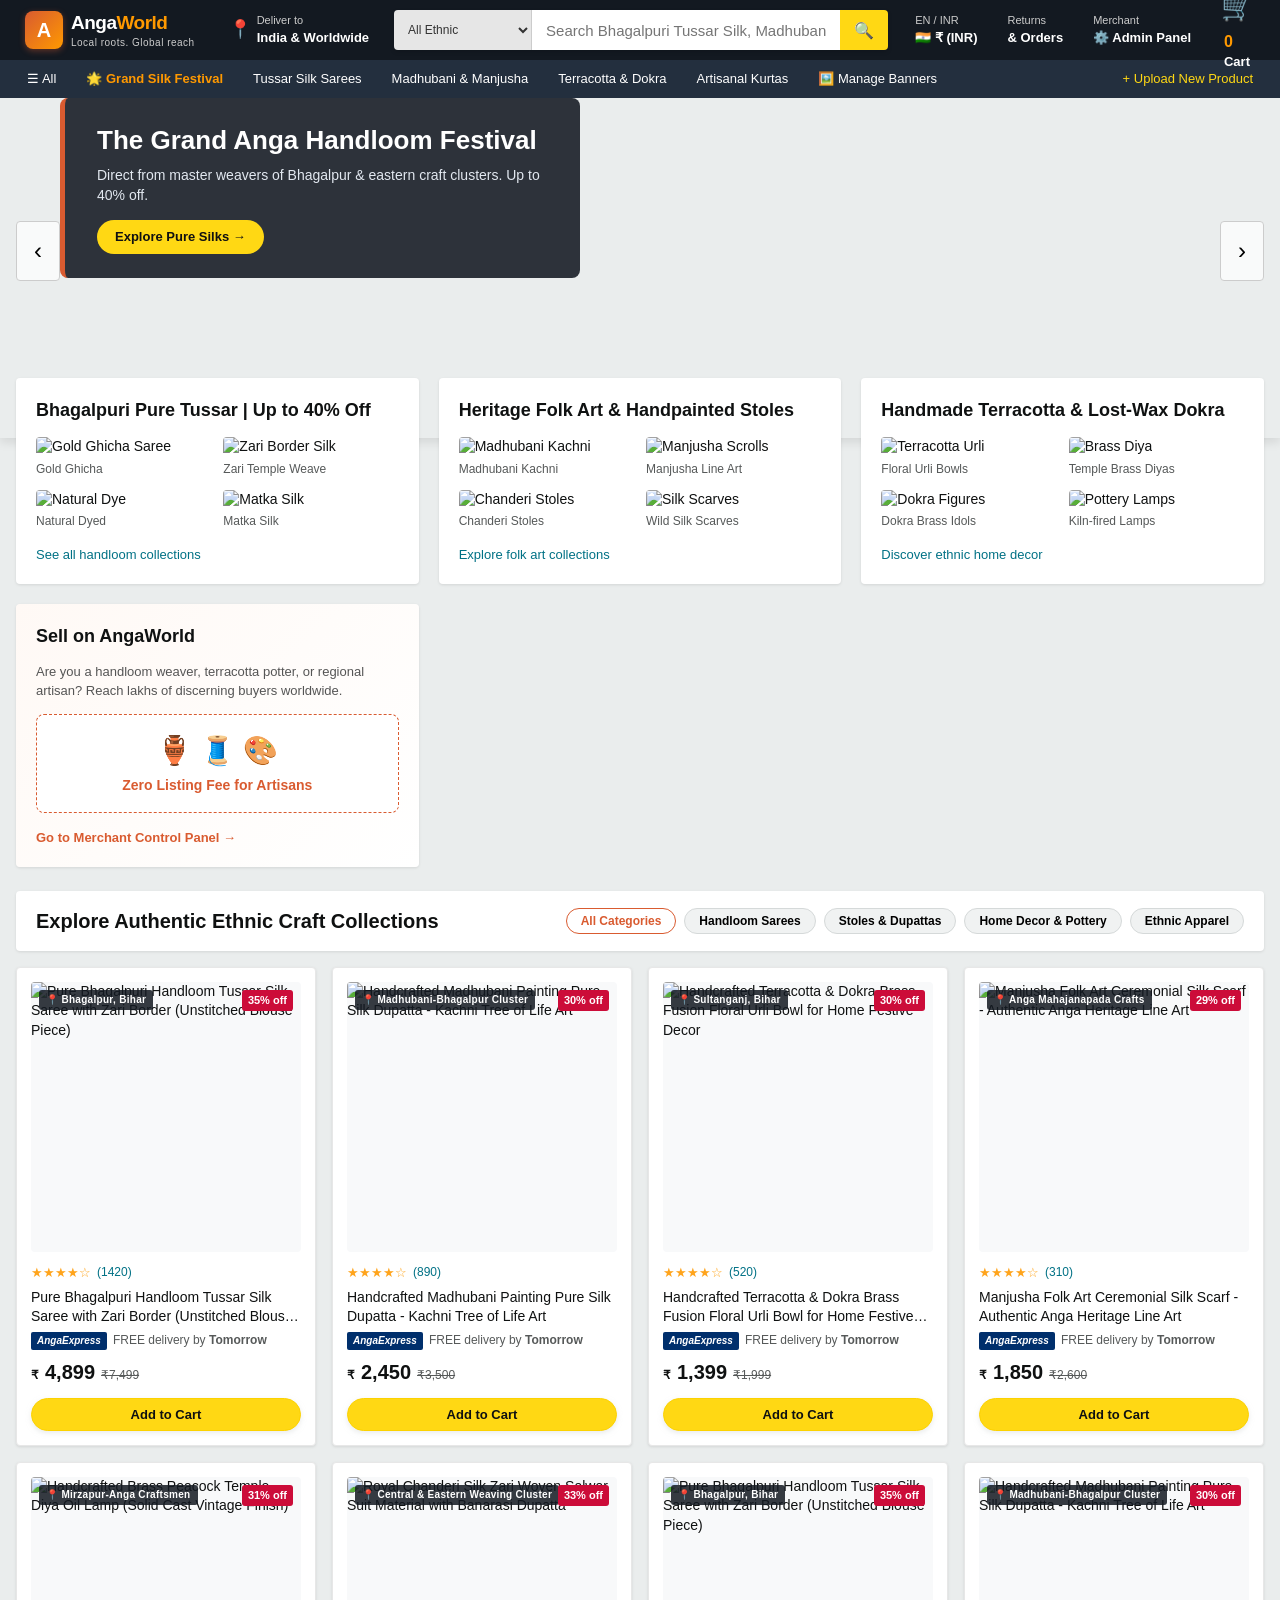
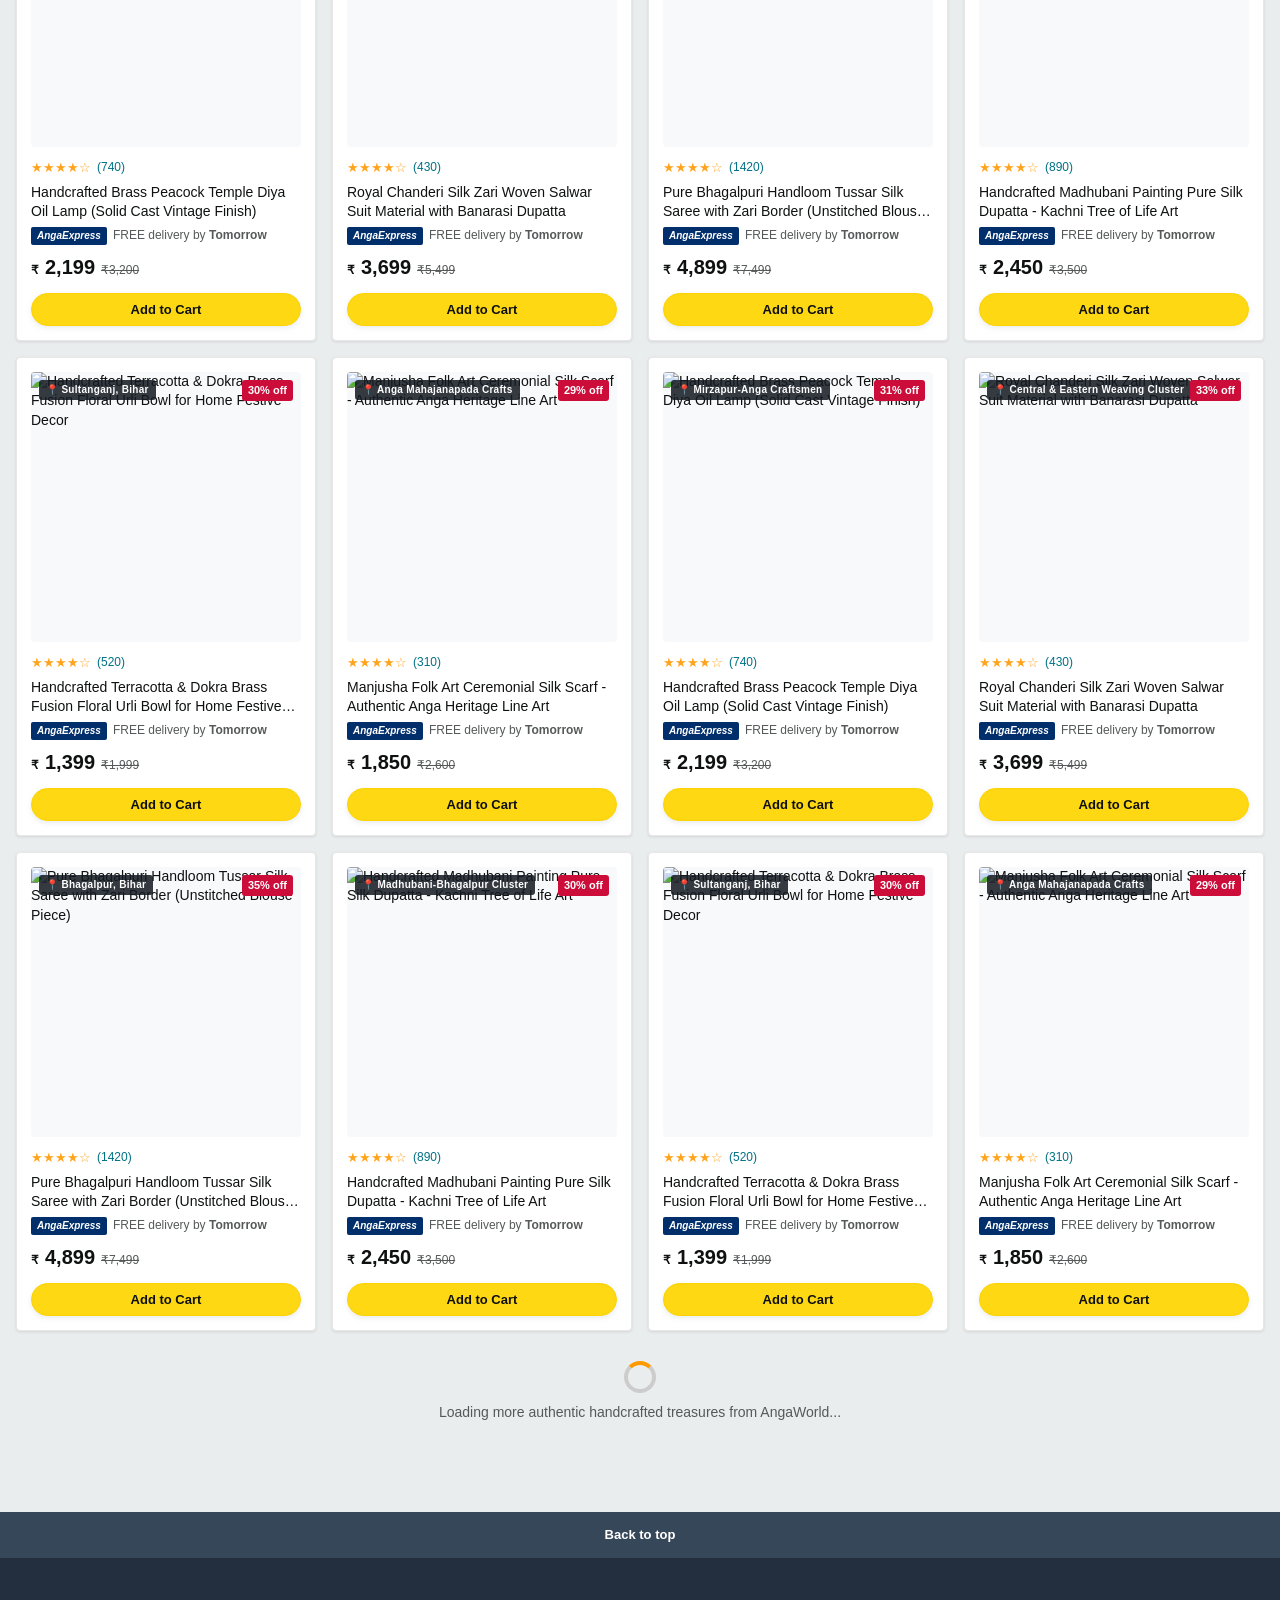
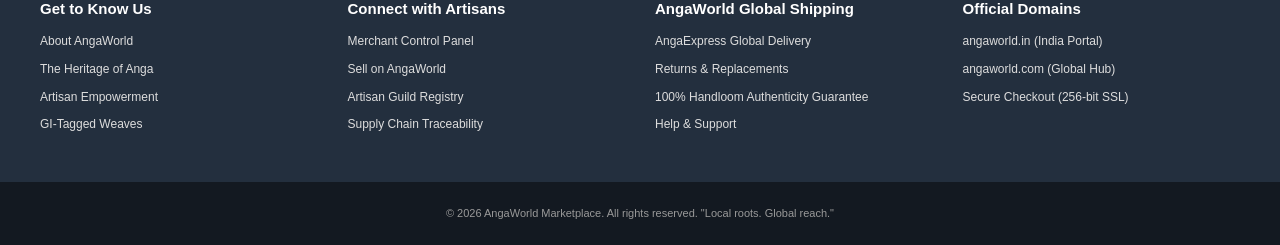
==== commit 8186beac: "Update print statement from 'Hello' to 'Goodbye'" ====
--- a/index.html
+++ b/index.html
@@ -4,7 +4,965 @@
   <meta charset="UTF-8" />
   <meta name="viewport" content="width=device-width, initial-scale=1.0" />
   <title>AngaWorld | Online Shopping for Authentic Ethnic Wear, Handloom Silks & Heritage Crafts</title>
-  <link rel="stylesheet" href="styles.css" />
+  <style>
+/* ========================================================
+   ANGAWORLD - AMAZON STYLE ETHNIC E-COMMERCE PLATFORM
+   Palette: Amazon Dark Nav (#131921), Sub-nav (#232f3e), 
+            Ethnic Terracotta Accent (#D95B30), Gold (#FF9900)
+   ======================================================== */
+
+:root {
+  --nav-bg: #131921;
+  --nav-sub: #232f3e;
+  --nav-hover: #37475a;
+  --ethnic-terracotta: #D95B30;
+  --ethnic-gold: #F4A261;
+  --amazon-yellow: #FFD814;
+  --amazon-yellow-hover: #F7CA00;
+  --amazon-orange: #FF9900;
+  --amazon-orange-hover: #FA8900;
+  --body-bg: #EAEDED;
+  --card-bg: #FFFFFF;
+  --text-primary: #0F1111;
+  --text-secondary: #565959;
+  --link-blue: #007185;
+  --link-hover: #C7511F;
+  --prime-blue: #00A8E1;
+  --border-color: #D5D9D9;
+  --border-light: #E7E7E7;
+  --radius-sm: 4px;
+  --radius-md: 8px;
+  --shadow-sm: 0 1px 3px rgba(0,0,0,0.1);
+  --shadow-md: 0 4px 12px rgba(0,0,0,0.12);
+  --success: #2E7D32;
+}
+
+* {
+  box-sizing: border-box;
+  margin: 0;
+  padding: 0;
+}
+
+body {
+  font-family: -apple-system, BlinkMacSystemFont, "Segoe UI", Roboto, "Helvetica Neue", Arial, sans-serif;
+  background-color: var(--body-bg);
+  color: var(--text-primary);
+  line-height: 1.4;
+  font-size: 14px;
+}
+
+a {
+  color: var(--link-blue);
+  text-decoration: none;
+}
+a:hover {
+  color: var(--link-hover);
+  text-decoration: underline;
+}
+
+/* ================= HEADER & NAV ================= */
+.amazon-header {
+  background-color: var(--nav-bg);
+  color: #FFFFFF;
+  position: sticky;
+  top: 0;
+  z-index: 1000;
+}
+
+.nav-main {
+  display: flex;
+  align-items: center;
+  padding: 8px 16px;
+  gap: 16px;
+  height: 60px;
+}
+
+/* Logo */
+.nav-logo-link {
+  display: flex;
+  align-items: center;
+  gap: 8px;
+  padding: 6px 8px;
+  border: 1px solid transparent;
+  border-radius: var(--radius-sm);
+  text-decoration: none;
+}
+.nav-logo-link:hover {
+  border-color: #FFFFFF;
+}
+
+.logo-icon-emblem {
+  width: 38px;
+  height: 38px;
+  background: linear-gradient(135deg, #D95B30, #FF9900);
+  border-radius: 8px;
+  display: flex;
+  align-items: center;
+  justify-content: center;
+  font-size: 20px;
+  font-weight: 800;
+  color: #fff;
+  box-shadow: 0 2px 6px rgba(217,91,48,0.4);
+}
+
+.logo-text-group {
+  display: flex;
+  flex-direction: column;
+}
+.logo-title {
+  font-size: 19px;
+  font-weight: 700;
+  color: #FFFFFF;
+  letter-spacing: -0.5px;
+}
+.logo-title span {
+  color: var(--amazon-orange);
+}
+.logo-tagline {
+  font-size: 10px;
+  color: #CCC;
+  letter-spacing: 0.5px;
+}
+
+/* Location pin */
+.nav-location {
+  display: flex;
+  align-items: center;
+  gap: 6px;
+  padding: 6px 8px;
+  border: 1px solid transparent;
+  border-radius: var(--radius-sm);
+  cursor: pointer;
+  white-space: nowrap;
+}
+.nav-location:hover {
+  border-color: #FFFFFF;
+}
+.loc-small {
+  font-size: 11px;
+  color: #CCC;
+}
+.loc-bold {
+  font-size: 13px;
+  font-weight: 700;
+}
+
+/* Search Bar (Amazon Style) */
+.nav-search-bar {
+  display: flex;
+  flex-grow: 1;
+  max-width: 900px;
+  height: 40px;
+  border-radius: var(--radius-sm);
+  overflow: hidden;
+  box-shadow: 0 2px 4px rgba(0,0,0,0.15);
+}
+.nav-search-bar:focus-within {
+  box-shadow: 0 0 0 3px #F90;
+}
+.search-category-select {
+  background: #E6E6E6;
+  border: none;
+  padding: 0 10px;
+  font-size: 12px;
+  color: #333;
+  border-right: 1px solid #CCC;
+  cursor: pointer;
+  outline: none;
+}
+.search-input {
+  flex-grow: 1;
+  border: none;
+  padding: 0 14px;
+  font-size: 15px;
+  outline: none;
+}
+.search-btn {
+  background-color: var(--amazon-yellow);
+  border: none;
+  width: 48px;
+  display: flex;
+  align-items: center;
+  justify-content: center;
+  cursor: pointer;
+  transition: background 0.2s;
+  font-size: 16px;
+}
+.search-btn:hover {
+  background-color: var(--amazon-yellow-hover);
+}
+
+/* Right Nav Links */
+.nav-right-items {
+  display: flex;
+  align-items: center;
+  gap: 8px;
+}
+.nav-item {
+  display: flex;
+  flex-direction: column;
+  padding: 6px 10px;
+  border: 1px solid transparent;
+  border-radius: var(--radius-sm);
+  cursor: pointer;
+  color: #fff;
+  text-decoration: none;
+  white-space: nowrap;
+}
+.nav-item:hover {
+  border-color: #FFFFFF;
+}
+.nav-small {
+  font-size: 11px;
+  color: #CCC;
+}
+.nav-bold {
+  font-size: 13px;
+  font-weight: 700;
+}
+
+.cart-icon-wrapper {
+  display: flex;
+  align-items: center;
+  gap: 6px;
+  position: relative;
+}
+.cart-badge {
+  color: var(--amazon-orange);
+  font-size: 16px;
+  font-weight: 800;
+}
+
+/* Secondary Sub-Nav Bar */
+.nav-sub-bar {
+  background-color: var(--nav-sub);
+  display: flex;
+  align-items: center;
+  padding: 0 16px;
+  height: 38px;
+  overflow-x: auto;
+  gap: 8px;
+}
+.sub-link {
+  color: #FFFFFF;
+  font-size: 13px;
+  font-weight: 500;
+  padding: 6px 10px;
+  border: 1px solid transparent;
+  border-radius: var(--radius-sm);
+  white-space: nowrap;
+  display: flex;
+  align-items: center;
+  gap: 6px;
+  text-decoration: none;
+}
+.sub-link:hover {
+  border-color: #FFFFFF;
+}
+.sub-link.highlight {
+  color: var(--amazon-orange);
+  font-weight: 700;
+}
+
+/* ================= BANNER CAROUSEL ================= */
+.carousel-container {
+  position: relative;
+  max-width: 1500px;
+  margin: 0 auto;
+  height: 340px;
+  overflow: hidden;
+  box-shadow: 0 4px 10px rgba(0,0,0,0.1);
+}
+.carousel-slide {
+  position: absolute;
+  top: 0;
+  left: 0;
+  width: 100%;
+  height: 100%;
+  opacity: 0;
+  transition: opacity 0.8s ease-in-out;
+  background-size: cover;
+  background-position: center;
+  display: flex;
+  align-items: center;
+}
+.carousel-slide.active {
+  opacity: 1;
+  position: relative;
+}
+.carousel-gradient-overlay {
+  position: absolute;
+  bottom: 0;
+  left: 0;
+  right: 0;
+  height: 140px;
+  background: linear-gradient(to bottom, rgba(234, 237, 237, 0) 0%, rgba(234, 237, 237, 1) 100%);
+  pointer-events: none;
+}
+.carousel-content {
+  position: relative;
+  z-index: 2;
+  margin-left: 60px;
+  background: rgba(19, 25, 33, 0.88);
+  padding: 24px 32px;
+  border-radius: var(--radius-md);
+  border-left: 5px solid var(--ethnic-terracotta);
+  max-width: 520px;
+  color: #FFFFFF;
+  backdrop-filter: blur(4px);
+}
+.carousel-content h2 {
+  font-size: 26px;
+  font-weight: 700;
+  margin-bottom: 8px;
+  color: #FFFFFF;
+}
+.carousel-content p {
+  font-size: 14px;
+  color: #E2E8F0;
+  margin-bottom: 14px;
+}
+.btn-carousel {
+  display: inline-block;
+  background: var(--amazon-yellow);
+  color: #111;
+  padding: 8px 18px;
+  border-radius: 20px;
+  font-weight: 700;
+  font-size: 13px;
+}
+.btn-carousel:hover {
+  background: var(--amazon-yellow-hover);
+  text-decoration: none;
+}
+
+.carousel-btn {
+  position: absolute;
+  top: 45%;
+  transform: translateY(-50%);
+  background: rgba(255,255,255,0.7);
+  border: 1px solid #ccc;
+  width: 44px;
+  height: 60px;
+  font-size: 24px;
+  display: flex;
+  align-items: center;
+  justify-content: center;
+  cursor: pointer;
+  z-index: 10;
+  border-radius: var(--radius-sm);
+}
+.carousel-btn:hover {
+  background: #FFF;
+}
+.carousel-btn.prev { left: 16px; }
+.carousel-btn.next { right: 16px; }
+
+/* ================= 4-CARD WIDGET ROWS ================= */
+.widgets-row {
+  max-width: 1480px;
+  margin: -60px auto 24px;
+  position: relative;
+  z-index: 5;
+  padding: 0 16px;
+  display: grid;
+  grid-template-columns: repeat(auto-fit, minmax(310px, 1fr));
+  gap: 20px;
+}
+
+.widget-card {
+  background: var(--card-bg);
+  padding: 20px;
+  border-radius: var(--radius-sm);
+  box-shadow: var(--shadow-sm);
+  display: flex;
+  flex-direction: column;
+  justify-content: space-between;
+}
+.widget-card h3 {
+  font-size: 18px;
+  font-weight: 700;
+  margin-bottom: 14px;
+  color: var(--text-primary);
+}
+.widget-quad-grid {
+  display: grid;
+  grid-template-columns: 1fr 1fr;
+  gap: 12px;
+  margin-bottom: 16px;
+}
+.quad-item img {
+  width: 100%;
+  height: 105px;
+  object-fit: cover;
+  border-radius: var(--radius-sm);
+}
+.quad-item span {
+  font-size: 12px;
+  color: var(--text-secondary);
+  display: block;
+  margin-top: 4px;
+}
+.widget-link {
+  font-size: 13px;
+  font-weight: 500;
+  color: var(--link-blue);
+}
+
+/* ================= INFINITE SCROLL CATALOG ================= */
+.catalog-section {
+  max-width: 1480px;
+  margin: 0 auto 40px;
+  padding: 0 16px;
+}
+
+.catalog-header {
+  background: #FFF;
+  padding: 16px 20px;
+  border-radius: var(--radius-sm);
+  margin-bottom: 16px;
+  box-shadow: var(--shadow-sm);
+  display: flex;
+  justify-content: space-between;
+  align-items: center;
+  flex-wrap: wrap;
+  gap: 12px;
+}
+.catalog-header h2 {
+  font-size: 20px;
+  font-weight: 700;
+}
+.catalog-filter-tags {
+  display: flex;
+  gap: 8px;
+  flex-wrap: wrap;
+}
+.filter-btn {
+  background: #F0F2F2;
+  border: 1px solid #D5D9D9;
+  border-radius: 20px;
+  padding: 5px 14px;
+  font-size: 12px;
+  font-weight: 600;
+  cursor: pointer;
+}
+.filter-btn.active, .filter-btn:hover {
+  background: #FFF;
+  border-color: var(--ethnic-terracotta);
+  color: var(--ethnic-terracotta);
+}
+
+/* Amazon Product Grid */
+.product-grid {
+  display: grid;
+  grid-template-columns: repeat(auto-fill, minmax(260px, 1fr));
+  gap: 16px;
+}
+
+.product-card {
+  background: #FFFFFF;
+  border-radius: var(--radius-sm);
+  box-shadow: var(--shadow-sm);
+  border: 1px solid var(--border-light);
+  padding: 14px;
+  display: flex;
+  flex-direction: column;
+  position: relative;
+  transition: transform 0.15s ease, box-shadow 0.15s ease;
+}
+.product-card:hover {
+  box-shadow: var(--shadow-md);
+  border-color: var(--border-color);
+}
+
+/* Standardized Uniform Aspect Ratio Box */
+.card-media-box {
+  width: 100%;
+  aspect-ratio: 1 / 1;
+  background-color: #F8F9FA;
+  border-radius: var(--radius-sm);
+  overflow: hidden;
+  position: relative;
+  display: flex;
+  align-items: center;
+  justify-content: center;
+  margin-bottom: 12px;
+}
+.card-media-box img {
+  width: 100%;
+  height: 100%;
+  object-fit: cover;
+  transition: transform 0.3s ease;
+}
+.product-card:hover .card-media-box img {
+  transform: scale(1.03);
+}
+
+.badge-artisan-origin {
+  position: absolute;
+  top: 8px;
+  left: 8px;
+  background: rgba(19, 25, 33, 0.85);
+  color: #FFF;
+  font-size: 10px;
+  font-weight: 600;
+  padding: 3px 7px;
+  border-radius: 3px;
+  letter-spacing: 0.3px;
+}
+.badge-deal {
+  position: absolute;
+  top: 8px;
+  right: 8px;
+  background: #CC0C39;
+  color: #FFF;
+  font-size: 11px;
+  font-weight: 700;
+  padding: 3px 6px;
+  border-radius: 3px;
+}
+
+.product-title {
+  font-size: 14px;
+  line-height: 1.35;
+  font-weight: 500;
+  color: var(--text-primary);
+  margin-bottom: 6px;
+  display: -webkit-box;
+  -webkit-line-clamp: 2;
+  -webkit-box-orient: vertical;
+  overflow: hidden;
+}
+
+.ratings-row {
+  display: flex;
+  align-items: center;
+  gap: 6px;
+  margin-bottom: 6px;
+}
+.stars {
+  color: #FFA41C;
+  font-size: 13px;
+}
+.review-count {
+  font-size: 12px;
+  color: var(--link-blue);
+}
+
+.prime-row {
+  display: flex;
+  align-items: center;
+  gap: 6px;
+  margin-bottom: 8px;
+}
+.badge-anga-express {
+  background: #002F6C;
+  color: #FFF;
+  font-size: 10px;
+  font-weight: 800;
+  padding: 2px 6px;
+  border-radius: 2px;
+  font-style: italic;
+}
+.prime-delivery {
+  font-size: 12px;
+  color: var(--text-secondary);
+}
+
+.price-row {
+  display: flex;
+  align-items: baseline;
+  gap: 6px;
+  margin-bottom: 12px;
+}
+.price-symbol {
+  font-size: 12px;
+  font-weight: 700;
+  vertical-align: top;
+}
+.price-main {
+  font-size: 20px;
+  font-weight: 700;
+  color: var(--text-primary);
+}
+.price-mrp {
+  font-size: 12px;
+  color: var(--text-secondary);
+  text-decoration: line-through;
+}
+.price-discount {
+  font-size: 13px;
+  color: #CC0C39;
+  font-weight: 700;
+}
+
+.btn-add-cart {
+  background: var(--amazon-yellow);
+  border: 1px solid #FCD200;
+  border-radius: 20px;
+  padding: 8px 14px;
+  font-size: 13px;
+  font-weight: 600;
+  color: #0F1111;
+  cursor: pointer;
+  width: 100%;
+  margin-top: auto;
+  box-shadow: 0 2px 5px rgba(213,217,217,.5);
+  transition: background 0.15s;
+}
+.btn-add-cart:hover {
+  background: var(--amazon-yellow-hover);
+}
+
+/* Infinite Scroll Loader */
+.infinite-loader {
+  text-align: center;
+  padding: 30px;
+  font-size: 14px;
+  color: var(--text-secondary);
+  display: flex;
+  flex-direction: column;
+  align-items: center;
+  gap: 10px;
+}
+.spinner {
+  width: 32px;
+  height: 32px;
+  border: 4px solid #CCC;
+  border-top-color: var(--amazon-orange);
+  border-radius: 50%;
+  animation: spin 0.8s linear infinite;
+}
+@keyframes spin {
+  to { transform: rotate(360deg); }
+}
+
+/* ================= CART PAGE STYLING ================= */
+.cart-layout {
+  max-width: 1440px;
+  margin: 20px auto;
+  padding: 0 16px;
+  display: grid;
+  grid-template-columns: 1fr 340px;
+  gap: 24px;
+}
+@media (max-width: 900px) {
+  .cart-layout {
+    grid-template-columns: 1fr;
+  }
+}
+.cart-main-box {
+  background: #FFF;
+  padding: 24px;
+  border-radius: var(--radius-sm);
+  box-shadow: var(--shadow-sm);
+}
+.cart-side-box {
+  background: #FFF;
+  padding: 24px;
+  border-radius: var(--radius-sm);
+  box-shadow: var(--shadow-sm);
+  height: fit-content;
+}
+.cart-item-row {
+  display: grid;
+  grid-template-columns: 140px 1fr auto;
+  gap: 20px;
+  padding: 20px 0;
+  border-bottom: 1px solid var(--border-light);
+}
+.cart-item-img {
+  width: 140px;
+  height: 140px;
+  object-fit: cover;
+  border-radius: var(--radius-sm);
+}
+.cart-qty-select {
+  padding: 4px 8px;
+  border-radius: 6px;
+  border: 1px solid #CCC;
+  font-size: 13px;
+  outline: none;
+}
+.btn-checkout-proceed {
+  background: var(--amazon-yellow);
+  border: 1px solid #FCD200;
+  border-radius: 8px;
+  padding: 12px;
+  width: 100%;
+  font-size: 14px;
+  font-weight: 700;
+  cursor: pointer;
+  margin-top: 14px;
+}
+.btn-checkout-proceed:hover {
+  background: var(--amazon-yellow-hover);
+}
+
+/* ================= ADMIN CONTROL PANEL ================= */
+.admin-layout {
+  max-width: 1440px;
+  margin: 24px auto;
+  padding: 0 16px;
+  display: grid;
+  grid-template-columns: 260px 1fr;
+  gap: 24px;
+}
+@media (max-width: 900px) {
+  .admin-layout {
+    grid-template-columns: 1fr;
+  }
+}
+.admin-sidebar {
+  background: #FFF;
+  border-radius: var(--radius-sm);
+  padding: 20px;
+  box-shadow: var(--shadow-sm);
+  height: fit-content;
+}
+.admin-nav-item {
+  display: block;
+  padding: 10px 14px;
+  color: var(--text-primary);
+  font-weight: 600;
+  border-radius: 6px;
+  margin-bottom: 6px;
+}
+.admin-nav-item.active, .admin-nav-item:hover {
+  background: #F0F2F2;
+  color: var(--ethnic-terracotta);
+}
+
+.admin-card {
+  background: #FFF;
+  border-radius: var(--radius-sm);
+  padding: 24px;
+  box-shadow: var(--shadow-sm);
+  margin-bottom: 24px;
+}
+
+.stats-row {
+  display: grid;
+  grid-template-columns: repeat(auto-fit, minmax(220px, 1fr));
+  gap: 1.25rem;
+  margin-bottom: 2rem;
+}
+.stat-card {
+  background: white;
+  padding: 1.25rem;
+  border-radius: var(--radius-md);
+  border: 1px solid var(--border-light);
+}
+.stat-card p {
+  font-size: 0.85rem;
+  color: var(--text-secondary);
+  font-weight: 600;
+}
+.stat-card h3 {
+  font-size: 1.75rem;
+  font-weight: 700;
+  color: var(--text-primary);
+  margin-top: 0.25rem;
+}
+
+.upload-dropzone {
+  border: 2px dashed #D95B30;
+  border-radius: var(--radius-md);
+  padding: 30px;
+  text-align: center;
+  background: #FFF9F6;
+  cursor: pointer;
+  margin-bottom: 16px;
+  transition: background 0.2s;
+}
+.upload-dropzone:hover {
+  background: #FFF0EB;
+}
+
+.preview-grid {
+  display: flex;
+  gap: 12px;
+  flex-wrap: wrap;
+  margin-bottom: 16px;
+}
+.preview-thumb-box {
+  width: 90px;
+  height: 90px;
+  border-radius: 6px;
+  border: 1px solid #CCC;
+  position: relative;
+  overflow: hidden;
+  background: #FAFAFA;
+}
+.preview-thumb-box img {
+  width: 100%;
+  height: 100%;
+  object-fit: cover;
+}
+.remove-thumb-btn {
+  position: absolute;
+  top: 2px;
+  right: 2px;
+  background: rgba(0,0,0,0.6);
+  color: #FFF;
+  border: none;
+  width: 20px;
+  height: 20px;
+  border-radius: 50%;
+  font-size: 11px;
+  cursor: pointer;
+}
+
+.form-group {
+  margin-bottom: 1rem;
+}
+.form-group label {
+  display: block;
+  font-size: 0.82rem;
+  font-weight: 600;
+  color: var(--text-primary);
+  margin-bottom: 0.4rem;
+}
+.form-group input, 
+.form-group select, 
+.form-group textarea {
+  width: 100%;
+  padding: 0.65rem 0.9rem;
+  border-radius: 6px;
+  border: 1px solid #CCC;
+  font-family: inherit;
+  font-size: 0.9rem;
+  outline: none;
+  background: #FAFAFA;
+}
+.form-group input:focus, 
+.form-group select:focus, 
+.form-group textarea:focus {
+  border-color: var(--amazon-orange);
+  background: #FFFFFF;
+}
+.form-row {
+  display: grid;
+  grid-template-columns: 1fr 1fr;
+  gap: 0.75rem;
+}
+.btn-submit {
+  width: 100%;
+  background: var(--amazon-orange);
+  color: white;
+  border: none;
+  padding: 0.8rem;
+  border-radius: 6px;
+  font-weight: 600;
+  font-size: 0.95rem;
+  cursor: pointer;
+  transition: background 0.2s ease;
+  margin-top: 0.5rem;
+}
+.btn-submit:hover {
+  background: var(--amazon-orange-hover);
+}
+
+table {
+  width: 100%;
+  border-collapse: collapse;
+  text-align: left;
+  font-size: 0.9rem;
+}
+th, td {
+  padding: 0.85rem 1rem;
+  border-bottom: 1px solid var(--border-light);
+}
+th {
+  background: #F8F9FA;
+  color: var(--text-secondary);
+  font-weight: 600;
+  font-size: 0.8rem;
+  text-transform: uppercase;
+}
+.table-img {
+  width: 44px;
+  height: 44px;
+  border-radius: 6px;
+  object-fit: cover;
+}
+.badge-stock {
+  background: #E8F5E9;
+  color: var(--success);
+  padding: 0.2rem 0.5rem;
+  border-radius: 4px;
+  font-weight: 600;
+  font-size: 0.75rem;
+}
+.btn-del {
+  background: #FEE2E2;
+  color: #DC2626;
+  border: none;
+  padding: 0.35rem 0.65rem;
+  border-radius: 6px;
+  font-size: 0.8rem;
+  font-weight: 600;
+  cursor: pointer;
+}
+.btn-del:hover {
+  background: #FCA5A5;
+}
+
+/* ================= FOOTER ================= */
+.amazon-footer {
+  margin-top: 60px;
+}
+.footer-back-to-top {
+  background: var(--nav-hover);
+  color: #FFF;
+  text-align: center;
+  padding: 14px;
+  font-size: 13px;
+  font-weight: 600;
+  cursor: pointer;
+}
+.footer-back-to-top:hover {
+  background: #485769;
+}
+.footer-links-grid {
+  background: var(--nav-sub);
+  color: #DDD;
+  padding: 40px 16px;
+}
+.footer-inner {
+  max-width: 1200px;
+  margin: 0 auto;
+  display: grid;
+  grid-template-columns: repeat(auto-fit, minmax(200px, 1fr));
+  gap: 30px;
+}
+.footer-col h4 {
+  color: #FFF;
+  font-size: 15px;
+  margin-bottom: 12px;
+}
+.footer-col ul {
+  list-style: none;
+}
+.footer-col ul li {
+  margin-bottom: 8px;
+}
+.footer-col ul li a {
+  color: #DDD;
+  font-size: 12px;
+}
+.footer-col ul li a:hover {
+  text-decoration: underline;
+}
+.footer-bottom {
+  background: var(--nav-bg);
+  padding: 24px;
+  text-align: center;
+  color: #999;
+  font-size: 11px;
+}
+
+</style>
   <link rel="preconnect" href="https://fonts.googleapis.com">
   <link rel="preconnect" href="https://fonts.gstatic.com" crossorigin>
   <link href="https://fonts.googleapis.com/css2?family=Playfair+Display:ital,wght@0,600;0,700;1,400&family=Plus+Jakarta+Sans:wght@400;500;600;700;800&display=swap" rel="stylesheet">
@@ -260,7 +1218,382 @@
     </div>
   </footer>
 
-  <script src="products-data.js"></script>
-  <script src="store.js"></script>
+  <script>
+// AngaWorld Initial Ethnic Product Catalog
+const INITIAL_PRODUCTS = [
+  {
+    id: "AW-1001",
+    title: "Pure Bhagalpuri Handloom Tussar Silk Saree with Zari Border (Unstitched Blouse Piece)",
+    brand: "Anga Bunkar Guild",
+    category: "Handloom Sarees",
+    origin: "Bhagalpur, Bihar",
+    rating: 4.9,
+    reviewsCount: 1420,
+    price: 4899,
+    mrp: 7499,
+    discount: "35% off",
+    primeEligible: true,
+    inStock: true,
+    stockQty: 18,
+    images: [
+      "https://images.unsplash.com/photo-1610030469983-98e550d6193c?auto=format&fit=crop&w=800&q=80",
+      "https://images.unsplash.com/photo-1617627143750-d86bc21e42bb?auto=format&fit=crop&w=800&q=80"
+    ],
+    videoUrl: "",
+    badges: ["Best Seller", "GI Tagged Handloom"],
+    description: "Authentic Bhagalpuri Tussar silk revered worldwide as the 'Queen of All Silks'. Known for its natural golden sheen, breathable texture, and hand-woven artisanal elegance directly from the master weavers of the Anga region."
+  },
+  {
+    id: "AW-1002",
+    title: "Handcrafted Madhubani Painting Pure Silk Dupatta - Kachni Tree of Life Art",
+    brand: "Mithila-Anga Heritage",
+    category: "Stoles & Dupattas",
+    origin: "Madhubani-Bhagalpur Cluster",
+    rating: 4.8,
+    reviewsCount: 890,
+    price: 2450,
+    mrp: 3500,
+    discount: "30% off",
+    primeEligible: true,
+    inStock: true,
+    stockQty: 25,
+    images: [
+      "https://images.unsplash.com/photo-1609357605129-26f69add5d6e?auto=format&fit=crop&w=800&q=80"
+    ],
+    videoUrl: "",
+    badges: ["Amazon's Choice", "100% Handpainted"],
+    description: "Detailed handpainted motifs depicting the sacred Tree of Life and river ecosystem. Painted with traditional bamboo nibs and natural organic pigments by master women artisans."
+  },
+  {
+    id: "AW-1003",
+    title: "Handcrafted Terracotta & Dokra Brass Fusion Floral Urli Bowl for Home Festive Decor",
+    brand: "Sultanganj Potter's Guild",
+    category: "Home Decor",
+    origin: "Sultanganj, Bihar",
+    rating: 4.7,
+    reviewsCount: 520,
+    price: 1399,
+    mrp: 1999,
+    discount: "30% off",
+    primeEligible: true,
+    inStock: true,
+    stockQty: 32,
+    images: [
+      "https://images.unsplash.com/photo-1578749556568-bc2c40e68b61?auto=format&fit=crop&w=800&q=80"
+    ],
+    videoUrl: "",
+    badges: ["Eco-Friendly Craft"],
+    description: "Ancient terracotta hand-thrown pottery harmonized with Dokra lost-wax brass ornamentation. Designed for floating flower petals, floating diyas, and welcoming positivity."
+  },
+  {
+    id: "AW-1004",
+    title: "Manjusha Folk Art Ceremonial Silk Scarf - Authentic Anga Heritage Line Art",
+    brand: "Angika Kala Sangam",
+    category: "Stoles & Dupattas",
+    origin: "Anga Mahajanapada Crafts",
+    rating: 4.9,
+    reviewsCount: 310,
+    price: 1850,
+    mrp: 2600,
+    discount: "29% off",
+    primeEligible: true,
+    inStock: true,
+    stockQty: 14,
+    images: [
+      "https://images.unsplash.com/photo-1584917865442-de89df76afd3?auto=format&fit=crop&w=800&q=80"
+    ],
+    videoUrl: "",
+    badges: ["Heritage Folk Art"],
+    description: "Manjusha art is one of the world's oldest continuous narrative folk arts hailing from the ancient kingdom of Anga. Featuring signature pink, green, and yellow floral-snake borders."
+  },
+  {
+    id: "AW-1005",
+    title: "Handcrafted Brass Peacock Temple Diya Oil Lamp (Solid Cast Vintage Finish)",
+    brand: "Heritage Metalcrafts",
+    category: "Home Decor",
+    origin: "Mirzapur-Anga Craftsmen",
+    rating: 4.8,
+    reviewsCount: 740,
+    price: 2199,
+    mrp: 3200,
+    discount: "31% off",
+    primeEligible: true,
+    inStock: true,
+    stockQty: 20,
+    images: [
+      "https://images.unsplash.com/photo-1606293926075-69a00dbfde81?auto=format&fit=crop&w=800&q=80"
+    ],
+    videoUrl: "",
+    badges: ["Festive Essential"],
+    description: "Traditional heavy brass oil lamp featuring an intricately engraved dancing peacock atop a classic lotus base. Cast using sand mold metallurgical casting."
+  },
+  {
+    id: "AW-1006",
+    title: "Royal Chanderi Silk Zari Woven Salwar Suit Material with Banarasi Dupatta",
+    brand: "Bunkar Heritage",
+    category: "Ethnic Apparel",
+    origin: "Central & Eastern Weaving Cluster",
+    rating: 4.7,
+    reviewsCount: 430,
+    price: 3699,
+    mrp: 5499,
+    discount: "33% off",
+    primeEligible: true,
+    inStock: true,
+    stockQty: 15,
+    images: [
+      "https://images.unsplash.com/photo-1583391733956-3750e0ff4e8b?auto=format&fit=crop&w=800&q=80"
+    ],
+    videoUrl: "",
+    badges: ["Festive Edition"],
+    description: "A timeless unstitched three-piece ethnic suit crafted with luminous Chanderi yarn, adorned with subtle booties and a majestic contrast jacquard dupatta."
+  }
+];
+
+function initializeProducts() {
+  if (!localStorage.getItem("angaworld_products")) {
+    localStorage.setItem("angaworld_products", JSON.stringify(INITIAL_PRODUCTS));
+  }
+}
+initializeProducts();
+
+let allProducts = JSON.parse(localStorage.getItem("angaworld_products")) || INITIAL_PRODUCTS;
+let displayedCount = 0;
+const BATCH_SIZE = 8;
+let currentCategory = "All";
+let searchQuery = "";
+let currentSlide = 0;
+let carouselTimer = null;
+
+const DEFAULT_BANNERS = [
+  {
+    title: "The Grand Anga Handloom Festival",
+    subtitle: "Direct from master weavers of Bhagalpur & eastern craft clusters. Up to 40% off.",
+    image: "https://images.unsplash.com/photo-1610030469983-98e550d6193c?auto=format&fit=crop&w=1600&q=80",
+    linkText: "Explore Pure Silks",
+    category: "Handloom Sarees"
+  },
+  {
+    title: "Sacred Folk Arts & Terracotta Decor",
+    subtitle: "GI-Certified Madhubani paintings, Dokra brass inlays, and festive pottery.",
+    image: "https://images.unsplash.com/photo-1578749556568-bc2c40e68b61?auto=format&fit=crop&w=1600&q=80",
+    linkText: "Shop Heritage Decor",
+    category: "Home Decor"
+  },
+  {
+    title: "Artisanal Stoles & Royal Ethnic Wear",
+    subtitle: "Manjusha scroll art silk scarves and hand-woven chanderi dupattas.",
+    image: "https://images.unsplash.com/photo-1609357605129-26f69add5d6e?auto=format&fit=crop&w=1600&q=80",
+    linkText: "Discover Handcrafted Stoles",
+    category: "Stoles & Dupattas"
+  }
+];
+
+let activeBanners = JSON.parse(localStorage.getItem("angaworld_banners")) || DEFAULT_BANNERS;
+
+document.addEventListener("DOMContentLoaded", () => {
+  initCarousel();
+  updateCartBadge();
+  loadInitialProducts();
+  setupInfiniteScroll();
+});
+
+function initCarousel() {
+  const container = document.getElementById("carouselSlides");
+  if (!container) return;
+
+  container.innerHTML = activeBanners.map((banner, idx) => `
+    <div class="carousel-slide ${idx === 0 ? 'active' : ''}" style="background-image: url('${banner.image}');">
+      <div class="carousel-content">
+        <h2>${banner.title}</h2>
+        <p>${banner.subtitle}</p>
+        <a href="#catalog" class="btn-carousel" onclick="filterCategory('${banner.category}')">${banner.linkText} →</a>
+      </div>
+      <div class="carousel-gradient-overlay"></div>
+    </div>
+  `).join('');
+
+  startCarouselAuto();
+}
+
+function startCarouselAuto() {
+  if (carouselTimer) clearInterval(carouselTimer);
+  carouselTimer = setInterval(() => nextSlide(), 5000);
+}
+
+function nextSlide() {
+  const slides = document.querySelectorAll(".carousel-slide");
+  if (!slides.length) return;
+  slides[currentSlide].classList.remove("active");
+  currentSlide = (currentSlide + 1) % slides.length;
+  slides[currentSlide].classList.add("active");
+}
+
+function prevSlide() {
+  const slides = document.querySelectorAll(".carousel-slide");
+  if (!slides.length) return;
+  slides[currentSlide].classList.remove("active");
+  currentSlide = (currentSlide - 1 + slides.length) % slides.length;
+  slides[currentSlide].classList.add("active");
+}
+
+function getFilteredCatalog() {
+  allProducts = JSON.parse(localStorage.getItem("angaworld_products")) || INITIAL_PRODUCTS;
+  return allProducts.filter(item => {
+    const matchCat = (currentCategory === "All") || (item.category === currentCategory);
+    const matchSearch = !searchQuery || 
+      item.title.toLowerCase().includes(searchQuery) ||
+      item.description.toLowerCase().includes(searchQuery) ||
+      item.origin.toLowerCase().includes(searchQuery) ||
+      item.category.toLowerCase().includes(searchQuery);
+    return matchCat && matchSearch;
+  });
+}
+
+function loadInitialProducts() {
+  const grid = document.getElementById("productGrid");
+  if (!grid) return;
+  grid.innerHTML = "";
+  displayedCount = 0;
+  loadMoreProducts();
+}
+
+function loadMoreProducts() {
+  const grid = document.getElementById("productGrid");
+  const loader = document.getElementById("infiniteLoader");
+  const filtered = getFilteredCatalog();
+
+  if (filtered.length === 0) {
+    grid.innerHTML = `
+      <div style="grid-column: 1/-1; text-align: center; padding: 60px 20px; background: #fff; border-radius: 8px;">
+        <h3>No matching ethnic items found</h3>
+        <p style="color: #666; margin-top: 8px;">Try searching for "silk", "handloom", "terracotta", or check all categories.</p>
+      </div>`;
+    if (loader) loader.style.display = "none";
+    return;
+  }
+
+  const start = displayedCount;
+  const countToLoad = Math.min(BATCH_SIZE, 300);
+
+  for (let i = 0; i < countToLoad; i++) {
+    const itemIndex = (start + i) % filtered.length;
+    const baseItem = filtered[itemIndex];
+    const item = { ...baseItem, uid: baseItem.id + "-" + (start + i) };
+    
+    const card = createProductCardHTML(item);
+    grid.insertAdjacentHTML("beforeend", card);
+  }
+
+  displayedCount += countToLoad;
+  if (loader) loader.style.display = "flex";
+}
+
+function createProductCardHTML(item) {
+  const primaryImg = item.images && item.images.length > 0 ? item.images[0] : "https://images.unsplash.com/photo-1610030469983-98e550d6193c?auto=format&fit=crop&w=800&q=80";
+  const starsString = "★".repeat(Math.floor(item.rating || 5)) + "☆".repeat(5 - Math.floor(item.rating || 5));
+  
+  return `
+    <article class="product-card" id="card-${item.uid}">
+      <div class="card-media-box">
+        <span class="badge-artisan-origin">📍 ${item.origin || 'Anga Heritage'}</span>
+        ${item.discount ? `<span class="badge-deal">${item.discount}</span>` : ''}
+        <img src="${primaryImg}" alt="${item.title}" loading="lazy" onerror="this.src='https://images.unsplash.com/photo-1610030469983-98e550d6193c?auto=format&fit=crop&w=800&q=80'" />
+      </div>
+
+      <div class="ratings-row">
+        <span class="stars">${starsString}</span>
+        <span class="review-count">(${item.reviewsCount || 120})</span>
+      </div>
+
+      <h4 class="product-title" title="${item.title}">${item.title}</h4>
+
+      <div class="prime-row">
+        <span class="badge-anga-express">AngaExpress</span>
+        <span class="prime-delivery">FREE delivery by <b>Tomorrow</b></span>
+      </div>
+
+      <div class="price-row">
+        <span class="price-symbol">₹</span>
+        <span class="price-main">${Number(item.price).toLocaleString("en-IN")}</span>
+        ${item.mrp ? `<span class="price-mrp">₹${Number(item.mrp).toLocaleString("en-IN")}</span>` : ''}
+      </div>
+
+      <button class="btn-add-cart" onclick="quickAddToCart('${item.id}', '${item.title.replace(/'/g, "\\'")}', ${item.price}, '${primaryImg}')">
+        Add to Cart
+      </button>
+    </article>
+  `;
+}
+
+function setupInfiniteScroll() {
+  const loader = document.getElementById("infiniteLoader");
+  if (!loader) return;
+
+  const observer = new IntersectionObserver((entries) => {
+    if (entries[0].isIntersecting) {
+      setTimeout(() => {
+        loadMoreProducts();
+      }, 300);
+    }
+  }, { rootMargin: "250px" });
+
+  observer.observe(loader);
+}
+
+function filterCategory(cat) {
+  currentCategory = cat;
+  document.querySelectorAll(".filter-btn").forEach(btn => {
+    btn.classList.toggle("active", btn.innerText.includes(cat) || (cat === "All" && btn.innerText.includes("All")));
+  });
+  loadInitialProducts();
+}
+
+function executeSearch() {
+  const input = document.getElementById("amazonSearchInput");
+  const catSelect = document.getElementById("searchCategorySelect");
+  if (input) searchQuery = input.value.trim().toLowerCase();
+  if (catSelect && catSelect.value !== "All") currentCategory = catSelect.value;
+  loadInitialProducts();
+}
+
+function quickAddToCart(id, title, price, image) {
+  let cart = JSON.parse(localStorage.getItem("angaworld_cart")) || [];
+  const existing = cart.find(x => x.id === id);
+  if (existing) {
+    existing.quantity += 1;
+  } else {
+    cart.push({ id, title, price, image, quantity: 1 });
+  }
+  localStorage.setItem("angaworld_cart", JSON.stringify(cart));
+  updateCartBadge();
+  showQuickToast(`✓ Added to Cart: ${title.substring(0, 30)}...`);
+}
+
+function updateCartBadge() {
+  const cart = JSON.parse(localStorage.getItem("angaworld_cart")) || [];
+  const totalCount = cart.reduce((sum, item) => sum + item.quantity, 0);
+  const badges = document.querySelectorAll(".cartCountDisplay");
+  badges.forEach(b => b.innerText = totalCount);
+}
+
+function showQuickToast(msg) {
+  let toast = document.getElementById("quickToast");
+  if (!toast) {
+    toast = document.createElement("div");
+    toast.id = "quickToast";
+    toast.style.cssText = `
+      position: fixed; bottom: 24px; right: 24px; background: #131921;
+      color: #FFF; padding: 12px 20px; border-radius: 6px; border-left: 4px solid #FF9900;
+      box-shadow: 0 4px 15px rgba(0,0,0,0.3); z-index: 99999; font-size: 13px; font-weight: 600;
+    `;
+    document.body.appendChild(toast);
+  }
+  toast.innerText = msg;
+  toast.style.display = "block";
+  setTimeout(() => { toast.style.display = "none"; }, 3200);
+}
+
+</script>
 </body>
 </html>
